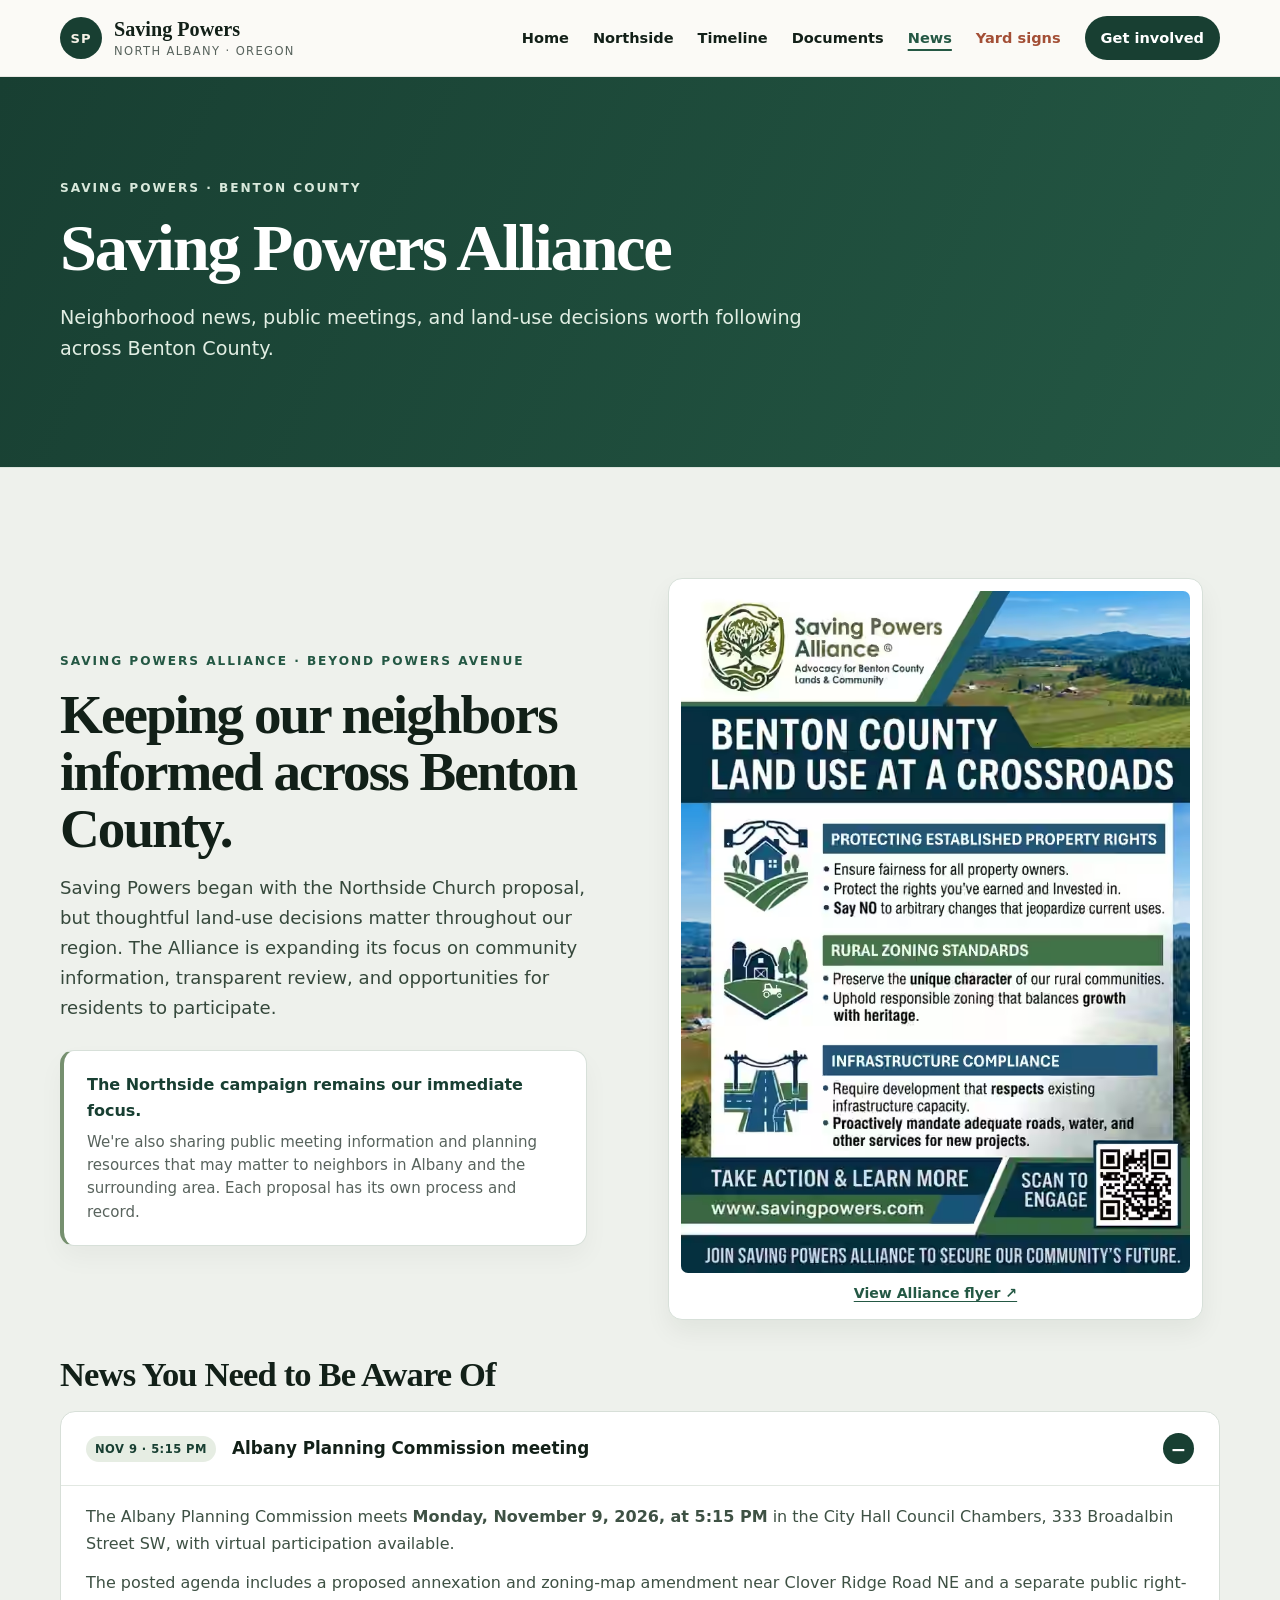
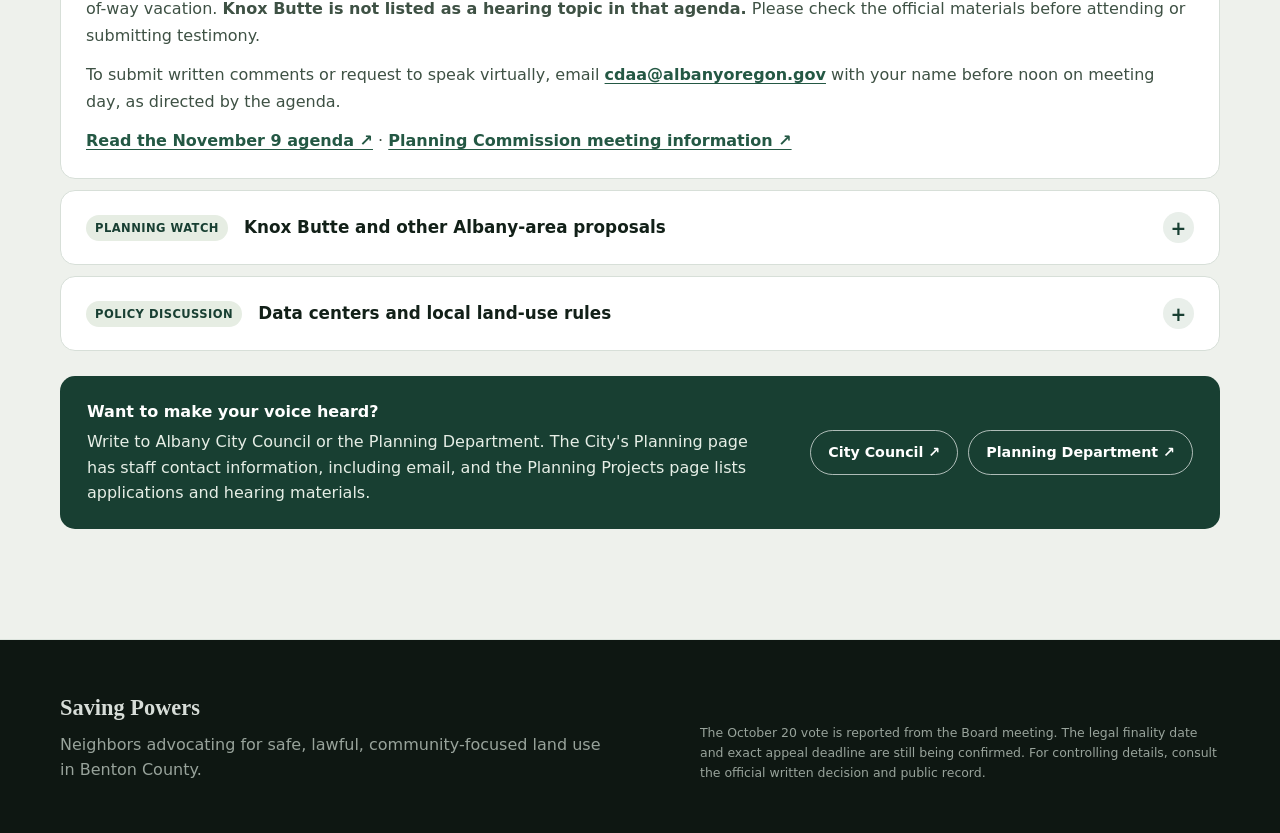
==== community.html @ e6d6677e "Rebuild site-refresh from current production code, preserving styling and behavior while splitting c" ====
<!DOCTYPE html>

<html lang="en">
<head>
<meta charset="utf-8"/>
<meta content="width=device-width, initial-scale=1" name="viewport"/>
<meta content="#183f32" name="theme-color"/>
<meta content="News and participation opportunities for Saving Powers Alliance across Benton County and Albany." name="description"/>
<meta content="Community News &amp; Saving Powers Alliance" property="og:title"/>
<meta content="News and participation opportunities for Saving Powers Alliance across Benton County and Albany." property="og:description"/>
<meta content="website" property="og:type"/>
<meta content="https://savingpowers.com/assets/social-preview.jpg" property="og:image"/>
<meta content="1200" property="og:image:width"/>
<meta content="630" property="og:image:height"/>
<meta content="A bicycle beside a tree, a field and an old barn on Powers Avenue" property="og:image:alt"/>
<meta content="summary_large_image" name="twitter:card"/>
<title>Community News &amp; Saving Powers Alliance</title>

<link rel="stylesheet" href="styles/site.css"/>
<meta name="robots" content="noindex,nofollow"/>

</head>
<body data-site-page="community">
<a class="skip-link" href="#main">Skip to content</a>
<div id="top" aria-hidden="true"></div>
<header class="site-header">
<div class="shell header-inner">
<a aria-label="Saving Powers home" class="brand" href="index.html">
<span aria-hidden="true" class="brand-mark">SP</span>
<span class="brand-copy">
<strong>Saving Powers</strong>
<small>North Albany · Oregon</small>
</span>
</a>
<nav aria-label="Primary navigation" class="desktop-nav">
<a href="index.html">Home</a>
<a href="northside.html">Northside</a>
<a href="timeline.html">Timeline</a>
<a href="documents.html">Documents</a>
<a aria-current="page" href="community.html">News</a>
<a class="nav-signs" href="get-involved.html#yard-signs">Yard signs</a>
<a class="nav-cta" href="get-involved.html">Get involved</a>
</nav>
<details class="mobile-nav">
<summary aria-label="Open navigation">Menu</summary>
<nav aria-label="Mobile navigation">
<a href="index.html">Home</a>
<a href="northside.html">Northside</a>
<a href="timeline.html">Timeline</a>
<a href="documents.html">Documents</a>
<a aria-current="page" href="community.html">News</a>
<a href="get-involved.html#yard-signs">Yard signs</a>
<a href="get-involved.html">Get involved</a>
</nav>
</details>
</div>
</header>
<main id="main">
<section class="page-banner" aria-label="Page introduction"><div class="shell"><p class="eyebrow">Saving Powers · Benton County</p><h1>Saving Powers Alliance</h1><p>Neighborhood news, public meetings, and land-use decisions worth following across Benton County.</p></div></section>
<section class="section community-hub" id="community-news" aria-labelledby="community-news-heading">
  <div class="shell">
    <div class="community-hub-header">
      <div>
        <p class="eyebrow">Saving Powers Alliance · Beyond Powers Avenue</p>
        <h2 id="community-news-heading">Keeping our neighbors informed across Benton County.</h2>
        <p class="community-hub-lede">Saving Powers began with the Northside Church proposal, but thoughtful land-use decisions matter throughout our region. The Alliance is expanding its focus on community information, transparent review, and opportunities for residents to participate.</p>
        <aside class="community-hub-context" aria-label="About the Alliance">
          <strong>The Northside campaign remains our immediate focus.</strong>
          <p>We're also sharing public meeting information and planning resources that may matter to neighbors in Albany and the surrounding area. Each proposal has its own process and record.</p>
        </aside>
      </div>
      <div class="community-hub-support">
        <figure class="community-hub-flyer">
          <a href="assets/benton-county-land-use-crossroads-2026-11.avif" target="_blank" rel="noopener noreferrer" aria-label="Open the Benton County Land Use at a Crossroads flyer">
            <img src="assets/benton-county-land-use-crossroads-2026-11.avif" width="750" height="1004" loading="lazy" decoding="async" alt="Saving Powers Alliance flyer titled Benton County Land Use at a Crossroads, highlighting property rights, rural zoning standards, and infrastructure compliance">
          </a>
          <figcaption><a href="assets/benton-county-land-use-crossroads-2026-11.avif" target="_blank" rel="noopener noreferrer">View Alliance flyer ↗</a></figcaption>
        </figure>
      </div>
    </div>
    <h3 class="community-hub-title">News You Need to Be Aware Of</h3>
    <div class="community-hub-items">
      <details class="community-hub-item" open>
        <summary><span class="community-hub-date">Nov 9 · 5:15 PM</span> Albany Planning Commission meeting</summary>
        <div class="community-hub-body">
          <p>The Albany Planning Commission meets <strong>Monday, November 9, 2026, at 5:15 PM</strong> in the City Hall Council Chambers, 333 Broadalbin Street SW, with virtual participation available.</p>
          <p>The posted agenda includes a proposed annexation and zoning-map amendment near Clover Ridge Road NE and a separate public right-of-way vacation. <strong>Knox Butte is not listed as a hearing topic in that agenda.</strong> Please check the official materials before attending or submitting testimony.</p>
          <p>To submit written comments or request to speak virtually, email <a href="mailto:cdaa@albanyoregon.gov">cdaa@albanyoregon.gov</a> with your name before noon on meeting day, as directed by the agenda.</p>
          <p><a href="https://albanyoregon.gov/mnt/html/citycouncil/bcc/archive/2026/plc_20261109_agd.pdf" target="_blank" rel="noopener noreferrer">Read the November 9 agenda ↗</a> · <a href="https://albanyoregon.gov/council/groups/plc" target="_blank" rel="noopener noreferrer">Planning Commission meeting information ↗</a></p>
        </div>
      </details>
      <details class="community-hub-item">
        <summary><span class="community-hub-date">Planning watch</span> Knox Butte and other Albany-area proposals</summary>
        <div class="community-hub-body">
          <p>Interested in development around Knox Butte or elsewhere in Albany? The City posts land-use applications and hearing notices on its Planning Projects page, including project locations, review types, and available staff reports.</p>
          <p><a href="https://albanyoregon.gov/planning/projects" target="_blank" rel="noopener noreferrer">Browse Albany's current planning projects ↗</a></p>
        </div>
      </details>
      <details class="community-hub-item">
        <summary><span class="community-hub-date">Policy discussion</span> Data centers and local land-use rules</summary>
        <div class="community-hub-body">
          <p>Albany's Planning Commission has discussed how the City might approach data-center development and the role of local land-use standards. The August 17 commission minutes record discussion of bringing the issue to City Council; they do not establish that new rules have been adopted.</p>
          <p>Follow City Council and Planning Commission meeting materials for any formal proposals, hearings, or opportunities to comment.</p>
          <p><a href="https://albanyoregon.gov/council/materials" target="_blank" rel="noopener noreferrer">City Council materials ↗</a> · <a href="https://albanyoregon.gov/council/groups/plc" target="_blank" rel="noopener noreferrer">Planning Commission ↗</a></p>
        </div>
      </details>
    </div>
    <div class="community-hub-action">
      <p><strong>Want to make your voice heard?</strong> Write to Albany City Council or the Planning Department. The City's Planning page has staff contact information, including email, and the Planning Projects page lists applications and hearing materials.</p>
      <div class="community-hub-action-links">
        <a href="https://albanyoregon.gov/council" target="_blank" rel="noopener noreferrer">City Council ↗</a>
        <a href="https://albanyoregon.gov/planning" target="_blank" rel="noopener noreferrer">Planning Department ↗</a>
      </div>
    </div>
  </div>
</section>
</main>
<dialog class="site-lightbox" id="site-lightbox" aria-label="Image viewer">
  <div class="site-lightbox-inner">
    <button type="button" class="site-lightbox-close" aria-label="Close image viewer">&times;</button>
    <div class="site-lightbox-media">
      <img class="site-lightbox-image" alt="" decoding="async"/>
    </div>
    <div class="site-lightbox-toolbar">
      <button type="button" class="site-lightbox-arrow" data-viewer-prev aria-label="Previous image">&larr;</button>
      <div>
        <p class="site-lightbox-caption"></p>
        <span class="site-lightbox-count" aria-live="polite"></span>
      </div>
      <button type="button" class="site-lightbox-arrow" data-viewer-next aria-label="Next image">&rarr;</button>
    </div>
  </div>
</dialog>
<footer class="site-footer">
<div class="shell footer-inner">
<div>
<strong>Saving Powers</strong>
<p>Neighbors advocating for safe, lawful, community-focused land use in Benton County.</p>
</div>
<p class="fine-print">The October 20 vote is reported from the Board meeting. The legal finality date and exact appeal deadline are still being confirmed. For controlling details, consult the official written decision and public record.</p>
</div>
</footer>
<a class="back-to-top" id="back-to-top" href="#top" aria-label="Back to top">
  <span class="back-to-top-arrow" aria-hidden="true">↑</span><span>Top</span>
</a>
<script src="scripts/site.js" defer></script>
</body>
</html>
---- styles/site.css ----
:root {
  --ink: #122018;
  --muted: #58635d;
  --forest: #183f32;
  --forest-2: #245844;
  --moss: #76906f;
  --cream: #f5f1e6;
  --paper: #fbfaf6;
  --gold: #dfb760;
  --rust: #a34f36;
  --line: #d9ded8;
  --white: #ffffff;
  --shadow: 0 24px 70px rgba(18, 32, 24, .13);
  --radius: 24px;
  --shell: min(1160px, calc(100% - 40px));
}

* { box-sizing: border-box; }
html { scroll-behavior: smooth; }
body {
  margin: 0;
  color: var(--ink);
  background: var(--paper);
  font-family: Inter, ui-sans-serif, system-ui, -apple-system, BlinkMacSystemFont, "Segoe UI", sans-serif;
  line-height: 1.6;
  -webkit-font-smoothing: antialiased;
}
img { display: block; max-width: 100%; }
a { color: inherit; }
button, input, textarea, select { font: inherit; }

.skip-link {
  position: fixed;
  left: 16px;
  top: 12px;
  z-index: 999;
  transform: translateY(-160%);
  padding: 10px 14px;
  background: #fff;
  color: #000;
  border-radius: 8px;
}
.skip-link:focus { transform: translateY(0); }

.shell { width: var(--shell); margin-inline: auto; }
.narrow { max-width: 860px; }
.section { padding: 110px 0; }

.site-header {
  position: sticky;
  top: 0;
  z-index: 100;
  background: color-mix(in srgb, var(--paper) 92%, transparent);
  backdrop-filter: blur(16px);
  border-bottom: 1px solid rgba(18,32,24,.08);
}
.header-inner {
  min-height: 76px;
  display: flex;
  align-items: center;
  justify-content: space-between;
  gap: 28px;
}
.brand {
  display: inline-flex;
  align-items: center;
  gap: 12px;
  text-decoration: none;
}
.brand-mark {
  width: 42px;
  height: 42px;
  display: grid;
  place-items: center;
  border-radius: 50%;
  color: var(--cream);
  background: var(--forest);
  font-size: .82rem;
  font-weight: 900;
  letter-spacing: .08em;
}
.brand-copy { display: grid; line-height: 1.05; }
.brand-copy strong { font-family: Georgia, "Times New Roman", serif; font-size: 1.26rem; }
.brand-copy small { color: var(--muted); font-size: .72rem; margin-top: 5px; text-transform: uppercase; letter-spacing: .12em; }
.desktop-nav { display: flex; align-items: center; gap: 24px; }
.desktop-nav a { text-decoration: none; font-size: .91rem; font-weight: 700; }
.desktop-nav a:not(.nav-cta):hover { color: var(--forest-2); }
.nav-cta { padding: 10px 16px; border-radius: 999px; color: #fff; background: var(--forest); }
.mobile-nav { display: none; position: relative; }

.hero {
  position: relative;
  min-height: 790px;
  display: grid;
  align-items: end;
  overflow: hidden;
  color: white;
  background: #1b352c;
}
.hero-image,
.hero-shade {
  position: absolute;
  inset: 0;
  width: 100%;
  height: 100%;
}
.hero-image { object-fit: cover; object-position: 56% center; }
.hero-shade {
  background:
    linear-gradient(90deg, rgba(8,22,16,.86) 0%, rgba(8,22,16,.62) 42%, rgba(8,22,16,.16) 73%, rgba(8,22,16,.05) 100%),
    linear-gradient(0deg, rgba(8,22,16,.74) 0%, transparent 42%);
}
.hero-content {
  position: relative;
  z-index: 2;
  padding: 150px 0 150px;
}
.eyebrow {
  margin: 0 0 14px;
  color: var(--forest-2);
  font-size: .76rem;
  font-weight: 900;
  text-transform: uppercase;
  letter-spacing: .16em;
}
.eyebrow.light { color: #d8e8db; }
.hero h1,
.section h2,
.status-band h2,
.help h2 {
  font-family: Georgia, "Times New Roman", serif;
  letter-spacing: -.035em;
}
.hero h1 {
  max-width: 800px;
  margin: 0;
  font-size: clamp(4.5rem, 10vw, 8.6rem);
  line-height: .86;
  font-weight: 700;
}
.hero h1 em { color: #d8d68d; font-weight: 400; }
.hero-lede {
  max-width: 720px;
  margin: 30px 0 0;
  color: rgba(255,255,255,.90);
  font-size: clamp(1.08rem, 2vw, 1.35rem);
  line-height: 1.55;
}
.hero-actions, .help-actions { display: flex; flex-wrap: wrap; gap: 12px; margin-top: 32px; }
.hero-urgency {
  display: flex;
  align-items: flex-start;
  gap: 12px;
  max-width: 780px;
  margin-top: 24px;
  padding: 15px 18px;
  border-left: 3px solid #f1e9ca;
  background: rgba(8,22,16,.42);
  backdrop-filter: blur(8px);
  color: rgba(255,255,255,.82);
}
.hero-urgency strong { flex: none; color: #fff; }
.hero-urgency span { line-height: 1.45; }

.early-cta {
  padding: 42px 0;
  background: #f1e9ca;
  border-bottom: 1px solid #ded5b8;
}
.early-cta-inner {
  display: grid;
  grid-template-columns: 1fr auto;
  gap: 54px;
  align-items: center;
}
.early-cta .eyebrow { margin-bottom: 8px; color: var(--rust); }
.early-cta h2 {
  margin: 0;
  max-width: 760px;
  font-family: Georgia, "Times New Roman", serif;
  font-size: clamp(2rem, 3.5vw, 3.6rem);
  line-height: 1.02;
  letter-spacing: -.035em;
}
.early-cta p:not(.eyebrow) {
  max-width: 790px;
  margin: 14px 0 0;
  color: #4e554f;
}
.early-cta-actions {
  display: grid;
  gap: 10px;
  min-width: 245px;
}
.button.cta-dark { background: var(--forest); color: #fff; }
.button.cta-outline { border: 1px solid rgba(24,63,50,.28); color: var(--forest); background: rgba(255,255,255,.35); }
.button {
  display: inline-flex;
  align-items: center;
  justify-content: center;
  min-height: 50px;
  padding: 0 20px;
  border-radius: 999px;
  text-decoration: none;
  font-weight: 850;
  transition: transform .18s ease, background .18s ease, color .18s ease;
}
.button:hover { transform: translateY(-2px); }
.button.primary { background: #f1e9ca; color: #15352b; }
.button.glass { border: 1px solid rgba(255,255,255,.38); background: rgba(255,255,255,.08); color: #fff; backdrop-filter: blur(10px); }
.button.cream { background: #f7f0d9; color: #15352b; }
.button.outline-light { border: 1px solid rgba(255,255,255,.45); color: #fff; }
.hero-status {
  position: relative;
  z-index: 3;
  background: rgba(8,22,16,.72);
  border-top: 1px solid rgba(255,255,255,.18);
  backdrop-filter: blur(12px);
}
.status-grid { display: grid; grid-template-columns: repeat(3,1fr); }
.status-grid > div { padding: 25px 28px; border-right: 1px solid rgba(255,255,255,.15); }
.status-grid > div:first-child { padding-left: 0; }
.status-grid > div:last-child { border-right: 0; }
.status-grid strong { display: block; font-family: Georgia, serif; font-size: 2rem; line-height: 1; color: #f5edc8; }
.status-grid span { display: block; margin-top: 7px; color: rgba(255,255,255,.72); font-size: .82rem; text-transform: uppercase; letter-spacing: .08em; }

.split { display: grid; grid-template-columns: 1.05fr .95fr; gap: 80px; align-items: center; }
.section h2 { margin: 0; font-size: clamp(2.5rem, 4.6vw, 4.7rem); line-height: 1.02; }
.section-copy .lead { font-size: 1.22rem; line-height: 1.6; margin: 28px 0 18px; color: #2f3f37; }
.section-copy p:not(.eyebrow):not(.lead) { color: var(--muted); font-size: 1.02rem; }
.text-link { color: var(--forest-2); font-weight: 850; text-underline-offset: 3px; }
.photo-card { margin: 0; overflow: hidden; border-radius: var(--radius); background: #e8ebe6; box-shadow: var(--shadow); transform: none; }
.photo-card img { width: 100%; aspect-ratio: 4 / 3; object-fit: cover; }
.photo-card figcaption { padding: 13px 18px 17px; color: var(--muted); font-size: .82rem; }


.master-plan {
  background: #eef1ec;
  border-block: 1px solid #dde3dd;
}
.plan-heading {
  display: grid;
  grid-template-columns: 1.25fr .75fr;
  gap: 56px;
  align-items: end;
  margin-bottom: 40px;
}
.plan-heading > p {
  margin: 0 0 7px;
  color: var(--muted);
  max-width: 460px;
  justify-self: end;
}
.plan-figure {
  margin: 0;
  overflow: hidden;
  border: 1px solid rgba(18,32,24,.11);
  border-radius: 24px;
  background: #fff;
  box-shadow: var(--shadow);
}
.plan-figure img {
  width: 100%;
  height: auto;
}
.plan-figure figcaption {
  padding: 18px 22px 20px;
  color: var(--muted);
  font-size: .88rem;
  line-height: 1.55;
}
.plan-figure figcaption strong { color: var(--ink); }

.current-plan-figure { margin-bottom: 24px; }
.plan-toggle {
  margin-top: 18px;
  border: 1px solid rgba(18,32,24,.12);
  border-radius: 24px;
  background: rgba(255,255,255,.76);
  box-shadow: var(--shadow);
  overflow: clip;
}
.plan-toggle summary {
  cursor: pointer;
  list-style: none;
  display: flex;
  align-items: center;
  justify-content: space-between;
  gap: 18px;
  padding: 22px 24px;
  font-weight: 850;
  color: var(--forest);
}
.plan-toggle summary::-webkit-details-marker { display: none; }
.plan-toggle summary::after {
  content: 'View original plan';
  flex: none;
  padding: 10px 16px;
  border-radius: 999px;
  color: #fff;
  background: var(--forest);
  font-size: .84rem;
  font-weight: 800;
  letter-spacing: .01em;
}
.plan-toggle[open] summary::after { content: 'Hide original plan'; background: var(--rust); }
.plan-toggle-body {
  padding: 0 20px 20px;
}
.plan-toggle-note {
  margin: 0 0 18px;
  padding: 0 4px;
  color: var(--muted);
}
.original-plan-figure {
  box-shadow: none;
  border-color: rgba(18,32,24,.09);
}


.traffic-facts {
  background: #fff;
  border-bottom: 1px solid #e0e4df;
}
.traffic-facts-grid {
  display: grid;
  grid-template-columns: 1.05fr .95fr;
  gap: 70px;
  align-items: center;
}
.traffic-copy h2 { max-width: 720px; }
.traffic-copy > p:not(.eyebrow) { color: var(--muted); font-size: 1.05rem; }
.traffic-copy > p strong { color: var(--ink); }
.traffic-caveat { margin-top: 18px; font-size: .9rem !important; line-height: 1.55; }
.traffic-compare {
  display: grid;
  grid-template-columns: 1fr auto 1fr;
  gap: 14px;
  align-items: stretch;
  padding: 26px;
  border: 1px solid rgba(18,32,24,.11);
  border-radius: 24px;
  background: #eef1ec;
  box-shadow: var(--shadow);
}
.traffic-number {
  min-width: 0;
  display: flex;
  flex-direction: column;
  justify-content: center;
  padding: 24px 18px;
  border-radius: 18px;
  background: #fff;
  text-align: center;
}
.traffic-kicker {
  color: var(--muted);
  font-size: .68rem;
  font-weight: 900;
  text-transform: uppercase;
  letter-spacing: .08em;
}
.traffic-number strong {
  display: block;
  margin: 10px 0 4px;
  font-family: Georgia, "Times New Roman", serif;
  font-size: clamp(3rem, 6vw, 5rem);
  line-height: .9;
  color: var(--forest);
}
.traffic-number > span:last-child { color: var(--muted); font-size: .78rem; font-weight: 800; text-transform: uppercase; letter-spacing: .06em; }
.traffic-arrow { display: grid; place-items: center; color: var(--rust); font-size: 1.8rem; font-weight: 900; }
.traffic-percent {
  grid-column: 1 / -1;
  margin: 2px 0 0;
  padding-top: 16px;
  border-top: 1px solid #d4dbd5;
  text-align: center;
  color: var(--muted);
  font-size: .86rem;
}
.traffic-percent strong { color: var(--rust); }

.concerns { background: var(--cream); border-block: 1px solid #e3ddcd; }
.concerns h2 { max-width: 840px; }
.card-grid { display: grid; grid-template-columns: repeat(3,1fr); gap: 18px; margin-top: 48px; }
.concern-card { padding: 34px; border: 1px solid rgba(24,63,50,.12); border-radius: 22px; background: rgba(255,255,255,.58); }
.icon { display: grid; place-items: center; width: 46px; height: 46px; border-radius: 50%; background: #e3eadf; color: var(--forest); font-size: 1.45rem; }
.concern-card h3 { margin: 24px 0 10px; font-family: Georgia, serif; font-size: 1.65rem; }
.concern-card p { margin: 0; color: var(--muted); }

.status-band { padding: 84px 0; background: var(--forest); color: white; }
.status-band-grid { display: grid; grid-template-columns: 1.1fr .9fr; gap: 90px; align-items: end; }
.status-band h2 { margin: 0; font-size: clamp(2.4rem, 4vw, 4rem); line-height: 1.04; }
.status-note { padding-left: 32px; border-left: 1px solid rgba(255,255,255,.25); color: rgba(255,255,255,.78); }
.status-note p { margin: 0 0 14px; }

.status-note strong { color: #fff; }
.countdown-wrap {
  display: grid;
  grid-template-columns: .8fr 1.2fr;
  gap: 54px;
  align-items: end;
  margin-top: 56px;
  padding-top: 42px;
  border-top: 1px solid rgba(255,255,255,.18);
}
.countdown-copy h3 {
  margin: 0 0 8px;
  font-family: Georgia, "Times New Roman", serif;
  font-size: clamp(2rem, 3.3vw, 3.3rem);
  line-height: 1.05;
}
.countdown-copy > p:last-child {
  margin: 0;
  max-width: 520px;
  color: rgba(255,255,255,.68);
}
.countdown {
  display: grid;
  grid-template-columns: repeat(4, 1fr);
  gap: 10px;
}
.countdown-unit {
  min-width: 0;
  padding: 21px 10px 18px;
  text-align: center;
  border: 1px solid rgba(255,255,255,.2);
  border-radius: 16px;
  background: rgba(255,255,255,.07);
}
.countdown-unit strong {
  display: block;
  color: #f5edc8;
  font-family: Georgia, "Times New Roman", serif;
  font-size: clamp(2rem, 4vw, 3.3rem);
  font-variant-numeric: tabular-nums;
  line-height: .95;
}
.countdown-unit span {
  display: block;
  margin-top: 10px;
  color: rgba(255,255,255,.65);
  font-size: .68rem;
  font-weight: 850;
  text-transform: uppercase;
  letter-spacing: .1em;
}
.countdown.complete .countdown-unit strong { color: #fff; }
.countdown-noscript { grid-column: 1 / -1; margin: 0; color: rgba(255,255,255,.7); }


.timeline-section { background: #fff; }
.timeline-shell { max-width: 1040px; }
.timeline-intro {
  display: grid;
  grid-template-columns: 1.15fr .85fr;
  gap: 60px;
  align-items: end;
}
.timeline-intro > p { margin: 0 0 7px; color: var(--muted); font-size: 1.02rem; }
.timeline { margin-top: 58px; }
.timeline article {
  position: relative;
  display: grid;
  grid-template-columns: 150px 1fr;
  gap: 34px;
  padding: 0 0 48px 34px;
  border-left: 1px solid #c8d2cb;
}
.timeline article::before {
  content: "";
  position: absolute;
  left: -7px;
  top: 4px;
  width: 13px;
  height: 13px;
  border-radius: 50%;
  background: var(--forest);
  box-shadow: 0 0 0 6px #e4ebe7;
}
.timeline article.current::before { background: var(--rust); box-shadow: 0 0 0 6px #f0ddd6; }
.timeline time {
  padding-top: 1px;
  font-size: .8rem;
  font-weight: 900;
  color: var(--forest-2);
  text-transform: uppercase;
  letter-spacing: .08em;
}
.timeline-content h3 {
  margin: -4px 0 8px;
  font-family: Georgia, "Times New Roman", serif;
  font-size: 1.65rem;
  line-height: 1.1;
}
.timeline-content > p { margin: 0; color: var(--muted); }
.timeline-plain {
  margin-top: 16px;
  padding: 16px 18px;
  border-radius: 14px;
  background: #f2f5f1;
  border: 1px solid #e0e6e1;
}
.timeline-plain strong {
  display: block;
  margin-bottom: 5px;
  color: var(--forest);
  font-size: .72rem;
  font-weight: 900;
  text-transform: uppercase;
  letter-spacing: .11em;
}
.timeline-plain p { margin: 0; color: #425049; line-height: 1.5; }
.timeline-why {
  margin-top: 13px !important;
  padding-left: 16px;
  border-left: 3px solid var(--gold);
  color: #37443d !important;
}
.timeline-why strong { color: var(--ink); }
.timeline-cta {
  display: grid;
  grid-template-columns: 1fr auto;
  gap: 36px;
  align-items: center;
  margin-top: 12px;
  padding: 34px;
  border-radius: 22px;
  background: var(--forest);
  color: #fff;
}
.timeline-cta h3 {
  margin: 0;
  max-width: 700px;
  font-family: Georgia, "Times New Roman", serif;
  font-size: clamp(1.9rem, 3vw, 3rem);
  line-height: 1.05;
}
.timeline-cta p:not(.eyebrow) { margin: 12px 0 0; max-width: 720px; color: rgba(255,255,255,.72); }

.record { background: #eef1ec; }
.section-heading-row { display: grid; grid-template-columns: 1.3fr .7fr; gap: 50px; align-items: end; }
.section-heading-row > p { margin: 0 0 7px; color: var(--muted); max-width: 420px; justify-self: end; }
.document-grid { display: grid; grid-template-columns: repeat(3,1fr); gap: 18px; margin-top: 45px; }
.document-card { display: flex; flex-direction: column; min-height: 320px; padding: 30px; border-radius: 20px; border: 1px solid #d3d9d3; background: #fff; text-decoration: none; transition: transform .18s ease, box-shadow .18s ease; }
.document-card:hover { transform: translateY(-4px); box-shadow: 0 20px 50px rgba(18,32,24,.10); }
.doc-type { color: var(--rust); font-size: .72rem; font-weight: 900; letter-spacing: .1em; text-transform: uppercase; }
.document-card h3 { margin: 20px 0 12px; font-family: Georgia, serif; font-size: 1.7rem; line-height: 1.1; }
.document-card p { margin: 0 0 24px; color: var(--muted); }
.document-card .text-link { margin-top: auto; }
.record-more { margin-top: 22px; border-top: 1px solid #cbd2cc; border-bottom: 1px solid #cbd2cc; }
.record-more summary { cursor: pointer; padding: 22px 0; font-weight: 850; }
.details-body { max-width: 800px; padding: 0 0 24px; color: var(--muted); }
.details-body p { margin: 0; }

.campaign { background: #151c18; color: #fff; }
.campaign .eyebrow { color: #b9cbbf; }
.campaign .section-heading-row > p { color: rgba(255,255,255,.65); }
.poster-grid { display: grid; grid-template-columns: repeat(2, minmax(0, 1fr)); gap: 22px; margin-top: 48px; align-items: start; }
.poster-grid a { border-radius: 17px; overflow: hidden; background: #222; box-shadow: 0 26px 60px rgba(0,0,0,.28); transition: transform .2s ease; }
.poster-grid a:hover { transform: translateY(-6px); }
.poster-grid img { width: 100%; height: auto; }

.help { background: #9f4f37; color: white; }
.help-grid { display: grid; grid-template-columns: 1.25fr .75fr; gap: 70px; align-items: center; }
.help h2 { margin: 0; font-size: clamp(2.7rem, 5vw, 5.2rem); line-height: .98; max-width: 760px; }
.help-copy > p:not(.eyebrow) { max-width: 660px; color: rgba(255,255,255,.8); font-size: 1.08rem; }
.contact-card { display: grid; padding: 28px; border: 1px solid rgba(255,255,255,.24); border-radius: 20px; background: rgba(255,255,255,.08); }
.contact-label { margin: 0 0 12px; color: rgba(255,255,255,.68); font-size: .74rem; font-weight: 900; text-transform: uppercase; letter-spacing: .12em; }
.contact-card a { padding: 13px 0; border-top: 1px solid rgba(255,255,255,.18); text-decoration: none; overflow-wrap: anywhere; }
.contact-card a:hover { text-decoration: underline; }

.site-footer { padding: 50px 0; background: #0e1712; color: #d7ddd8; }
.footer-inner { display: grid; grid-template-columns: 1fr 1fr; gap: 60px; align-items: end; }
.footer-inner strong { font-family: Georgia, serif; font-size: 1.4rem; }
.footer-inner p { margin: 6px 0 0; color: #98a39b; }
.fine-print { font-size: .78rem; justify-self: end; max-width: 520px; }

@media (max-width: 900px) {
  :root { --shell: min(100% - 30px, 760px); }
  .section { padding: 80px 0; }
  .desktop-nav { display: none; }
  .mobile-nav { display: block; }
  .mobile-nav summary { list-style: none; cursor: pointer; padding: 9px 13px; border: 1px solid #cfd5cf; border-radius: 999px; font-weight: 800; }
  .mobile-nav summary::-webkit-details-marker { display: none; }
  .mobile-nav[open] nav { position: absolute; right: 0; top: calc(100% + 10px); display: grid; min-width: 210px; padding: 8px; border: 1px solid #d8ddd8; border-radius: 15px; background: #fff; box-shadow: var(--shadow); }
  .mobile-nav nav a { padding: 11px 12px; text-decoration: none; font-weight: 750; }
  .hero { min-height: 720px; }
  .hero-content { padding: 115px 0 170px; }
  .hero h1 { font-size: clamp(4rem, 17vw, 7rem); }
  .hero-image { object-position: 67% center; }
  .status-grid > div { padding: 19px 16px; }
  .status-grid > div:first-child { padding-left: 0; }
  .status-grid strong { font-size: 1.55rem; }
  .status-grid span { font-size: .68rem; }
  .split, .status-band-grid, .section-heading-row, .help-grid, .plan-heading, .countdown-wrap { grid-template-columns: 1fr; gap: 42px; }
  .early-cta-inner, .timeline-intro, .timeline-cta { grid-template-columns: 1fr; gap: 28px; }
  .early-cta-actions { min-width: 0; max-width: 360px; }
  .timeline-cta .button { width: fit-content; }
  .traffic-facts-grid { grid-template-columns: 1fr; gap: 38px; }
  .plan-heading > p { justify-self: start; }
  .plan-toggle summary { align-items: flex-start; flex-direction: column; }
  .plan-toggle summary::after { width: 100%; box-sizing: border-box; text-align: center; }
  .countdown-wrap { align-items: start; }
  .photo-card { transform: none; }
  .card-grid, .document-grid { grid-template-columns: 1fr; }
  .status-note { padding-left: 0; padding-top: 24px; border-left: 0; border-top: 1px solid rgba(255,255,255,.25); }
  .section-heading-row > p { justify-self: start; }
  .document-card { min-height: 0; }
  .poster-grid { grid-template-columns: repeat(2, minmax(260px, 1fr)); overflow-x: auto; padding: 4px 2px 20px; scroll-snap-type: x mandatory; scrollbar-width: thin; }
  .poster-grid a { scroll-snap-align: start; }
  .footer-inner { grid-template-columns: 1fr; gap: 28px; }
  .fine-print { justify-self: start; }
}

@media (max-width: 620px) {
  .header-inner { min-height: 68px; }
  .brand-copy small { display: none; }
  .hero { min-height: 730px; }
  .hero-content { padding: 90px 0 190px; }
  .hero h1 { font-size: clamp(3.8rem, 19vw, 6rem); }
  .hero-lede { font-size: 1rem; max-width: 95%; }
  .hero-actions { align-items: stretch; flex-direction: column; max-width: 330px; }
  .hero-urgency { display: grid; gap: 4px; max-width: 100%; }
  .early-cta { padding: 32px 0; }
  .early-cta-actions { max-width: none; }
  .early-cta-actions .button, .timeline-cta .button { width: 100%; }
  .hero-actions .button { width: 100%; }
  .hero-status { position: absolute; bottom: 0; left: 0; right: 0; }
  .status-grid { grid-template-columns: 1fr 1fr 1fr; }
  .status-grid > div { padding: 15px 8px; text-align: center; }
  .status-grid > div:first-child { padding-left: 8px; }
  .status-grid strong { font-size: 1.35rem; }
  .status-grid span { font-size: .57rem; letter-spacing: .03em; line-height: 1.25; }
  .section h2, .status-band h2, .help h2 { font-size: clamp(2.25rem, 11vw, 3.5rem); }
  .traffic-compare { grid-template-columns: 1fr; }
  .traffic-arrow { transform: rotate(90deg); }
  .countdown { gap: 7px; }
  .countdown-unit { padding: 16px 4px 14px; border-radius: 12px; }
  .countdown-unit strong { font-size: clamp(1.55rem, 8vw, 2.2rem); }
  .countdown-unit span { font-size: .56rem; letter-spacing: .05em; }
  .timeline article { grid-template-columns: 1fr; gap: 7px; padding-left: 26px; padding-bottom: 42px; }
  .timeline-content h3 { margin-top: 0; font-size: 1.45rem; }
  .concern-card { padding: 26px; }
  .poster-grid { grid-template-columns: repeat(2, minmax(78vw, 1fr)); margin-inline: -2px; }
  .help-actions { flex-direction: column; }
  .help-actions .button { width: 100%; }
}

@media (prefers-reduced-motion: reduce) {
  html { scroll-behavior: auto; }
  *, *::before, *::after { transition: none !important; }
}



/* Vercel migration: public record archive. Keep single-file stylesheet for easy editing. */
#document-library { margin-top: 54px; padding-top: 40px; border-top: 1px solid #cbd2cc; }
.archive-header h3 { font: 700 clamp(1.7rem,3.2vw,2.5rem)/1.1 Georgia,serif; margin: 0 0 12px; }
.archive-header p:not(.eyebrow) { color: var(--muted); max-width: 780px; }
.archive-search-label { display: block; margin: 22px 0 8px; font-weight: 800; }
.archive-search { width: min(100%,620px); min-height: 49px; background: #fff; border: 1px solid #b8c7bb; padding: 11px 16px; border-radius: 12px; color: var(--ink); }
.archive-search:focus-visible { outline: 3px solid #76906f; outline-offset: 2px; }
.archive-status { margin: 10px 0 25px; font-size: .89rem; }
.archive-group { background: #fff; border: 1px solid #d3d9d3; border-radius: 16px; margin-bottom: 12px; overflow: hidden; }
.archive-group summary { padding: 18px 22px; font-weight: 850; color: var(--forest); cursor: pointer; }
.archive-group[open] summary { border-bottom: 1px solid #e0e6e0; }
.archive-list { list-style: none; padding: 0 22px; margin: 0; }
.archive-entry { display: flex; align-items: baseline; justify-content: space-between; gap: 20px; padding: 15px 0; border-bottom: 1px solid #ebefeb; }
.archive-entry:last-child { border: 0; }
.archive-entry a { color: var(--forest-2); font-weight: 730; text-decoration-thickness: 1px; text-underline-offset: 4px; overflow-wrap: anywhere; }
.archive-entry-type { color: var(--muted); font-size: .73rem; white-space: nowrap; }
.archive-entry[hidden] { display: none !important; }
.archive-group[hidden] { display: none !important; }
.photo-gallery-link { margin-top: 20px; color: rgba(255,255,255,.84); }
.photo-gallery-link a { color: #fff0be; font-weight: 750; text-underline-offset: 3px; }
@media(max-width:620px) { .archive-group summary{padding: 15px 18px;} .archive-list{padding:0 18px;} .archive-entry{gap:8px;} }

/* Neighborhood photography — real photographs kept separate from conceptual plans. */
.landscape-photos { background: #f8f8f2; border-block: 1px solid #e1e5dd; }
.landscape-intro { display: grid; grid-template-columns: 1.1fr .9fr; gap: 60px; align-items: end; margin-bottom: 34px; }
.landscape-intro h2 { max-width: 650px; }
.landscape-intro > p { margin: 0 0 6px; color: var(--muted); }
.landscape-grid { display: grid; grid-template-columns: repeat(2,minmax(0,1fr)); gap: 18px; }
.landscape-photo { margin: 0; overflow: hidden; border-radius: 18px; background: #fff; border: 1px solid var(--line); }
.landscape-photo-wide { grid-column: 1/-1; }
.landscape-photo a { display: block; overflow: hidden; }
.landscape-photo img { width: 100%; height: 300px; object-fit: cover; transition: transform .3s ease; }
.landscape-photo-wide img { height: 470px; }
.landscape-photo a:hover img { transform: scale(1.015); }
.landscape-photo figcaption { padding: 12px 19px 16px; color: var(--muted); font-size: .85rem; }
@media (max-width: 900px) { .landscape-intro { grid-template-columns: 1fr; gap: 15px; } .landscape-photo-wide img { height: 360px; } }
@media (max-width: 620px) {
  .hero-image { object-position: 83% center; }
  .landscape-grid { grid-template-columns: 1fr; gap: 14px; }
  .landscape-photo-wide { grid-column: auto; }
  .landscape-photo img, .landscape-photo-wide img { height: auto; aspect-ratio: 4 / 3; object-fit: cover; }
}
@media (prefers-reduced-motion: reduce) { .landscape-photo img { transition: none; } }



/* October 20, 2026 update: bolder campaign message, precise meeting details, mobile focus */
.hero h1 { max-width: 1100px; font-family: Georgia, 'Times New Roman', serif; font-size: clamp(3.6rem, 5.7vw, 6.1rem); line-height: .95; letter-spacing: -.052em; text-transform: uppercase; }
.hero-break { display: block; }
.hero-tagline { margin: 21px 0 0; color: #e7dfa6; font-family: Georgia, 'Times New Roman', serif; font-style: italic; font-size: clamp(1.75rem, 3.1vw, 3.1rem); line-height: 1.12; }
.hero-lede { margin-top: 20px; max-width: 770px; }
.concerns .card-grid { grid-template-columns: repeat(2, minmax(0,1fr)); }
.countdown-wrap { align-items: center; }
.county-stage-message { grid-column: 2; border: 1px solid rgba(255,255,255,.3); background: rgba(255,255,255,.09); border-radius: 18px; padding: 25px 28px; }
.county-stage-message[hidden], .countdown[hidden] { display: none !important; }
.county-stage-message strong { display: block; color: #f6e7b4; font-family: Georgia, serif; font-size: clamp(2rem, 3vw, 3.1rem); line-height: 1.08; }
.county-stage-message p { margin: 12px 0 0; color: rgba(255,255,255,.83); }
.meeting-info { margin-top: 52px; padding-top: 36px; border-top: 1px solid rgba(255,255,255,.18); }
.meeting-info-heading h3 { margin: 0; font-family: Georgia,serif; font-size: clamp(1.75rem,2.6vw,2.8rem); line-height: 1.12; }
.meeting-info-grid { display: grid; grid-template-columns: 1fr 1fr 1.25fr; gap: 16px; margin: 23px 0 17px; }
.meeting-info-item { border: 1px solid rgba(255,255,255,.17); border-radius: 15px; background: rgba(255,255,255,.05); padding: 20px; }
.meeting-info-item h4 { color: #f4e9bc; font-size: .92rem; margin: 0 0 8px; }
.meeting-info-item p { margin: 0; font-size: .9rem; line-height: 1.55; color: rgba(255,255,255,.84); }
.meeting-official-link { color: #f4e9bc; display:inline-flex; font-weight:800; padding: 9px 0; text-underline-offset: 4px; }
.timeline-toggle { border: 1px solid var(--forest); background: #fff; color: var(--forest); border-radius: 999px; font-weight: 850; padding: 13px 23px; cursor: pointer; margin: 3px auto 30px; }
.timeline-toggle[hidden] { display:none !important; }
.timeline article { scroll-margin-top: 104px; }
.gallery-details { margin-top: 18px; }
.gallery-details summary { display:none; }
.gallery-details .landscape-extra-grid { grid-template-columns: repeat(2,minmax(0,1fr)); }
.gallery-details .landscape-photo img { height: 310px; }
@media (max-width: 900px) {
  .hero h1 { font-size: clamp(3.5rem, 9.8vw, 6rem); }
  .meeting-info-grid { grid-template-columns: 1fr; gap: 10px; }
  .meeting-info-item { padding: 15px 18px; }
  .county-stage-message { grid-column: 1; }
}
@media (max-width: 620px) {
  .section { padding: 58px 0; }
  .hero { min-height: 0; }
  .hero-content { padding: 70px 0 33px; }
  .hero-image { object-position: 69% center; }
  .hero-shade { background: linear-gradient(90deg,rgba(7,22,16,.91),rgba(7,22,16,.65) 75%,rgba(7,22,16,.44)),linear-gradient(0deg,rgba(8,22,16,.45),transparent 35%); }
  .hero h1 { max-width: 440px; font-size: clamp(2.9rem, 12.1vw, 4.8rem); line-height: .96; }
  .hero-break { display: block; }
  .hero-tagline { font-size: 1.6rem; margin-top: 16px; }
  .hero-lede { font-size: .96rem; line-height: 1.49; margin-top: 16px; }
  .hero-actions { margin-top: 22px; gap: 9px; }
  .hero-actions .button { min-height: 47px; }
  .hero-urgency { display: grid; gap: 5px; margin-top: 17px; padding: 13px 15px; font-size: .89rem; }
  .hero-status { position: static; }
  .status-grid { grid-template-columns: repeat(3,minmax(0,1fr)); }
  .status-grid strong { font-size: 1.45rem; }
  .status-grid span { font-size: .61rem; }
  .early-cta { display: none; } /* Donation CTA already present in hero and help section. */
  .concerns .card-grid { grid-template-columns: 1fr; gap: 12px; margin-top: 28px; }
  .concern-card { padding: 23px 24px; }
  .concern-card h3 { margin: 12px 0 5px; font-size: 1.45rem; }
  .concern-card p { font-size: .95rem; }
  .landscape-grid { gap: 11px; }
  .gallery-details summary { display: block; padding: 13px 18px; background: #e4ebdf; color: var(--forest); border: 1px solid #cbd6cb; border-radius: 13px; font-weight: 850; cursor: pointer; }
  .gallery-details:not([open]) > .landscape-extra-grid { display: none; }
  .gallery-details .landscape-extra-grid { margin-top: 13px; grid-template-columns: 1fr; }
  .gallery-details .landscape-photo img { height: auto; aspect-ratio: 4/3; }
  .status-band { padding: 58px 0; }
  .countdown-wrap { margin-top: 30px; padding-top: 27px; gap: 20px; }
  .countdown-copy h3 { font-size: 2rem; }
  .countdown-unit { padding: 14px 4px 12px; }
  .county-stage-message { padding: 23px; }
  .county-stage-message strong { font-size: 2.15rem; }
  .meeting-info { margin-top: 31px; padding-top: 28px; }
  .meeting-info-heading h3 { font-size: 1.95rem; }
  .meeting-info-item { padding: 13px 15px; }
  .timeline-intro { gap: 12px; }
  .timeline { margin-top: 32px; }
  .timeline article { padding-bottom: 24px; }
  .timeline.is-condensed article:not(:nth-last-of-type(-n+3)) { display:none; }
  .timeline-plain { padding: 12px 14px; }
  .timeline-why { margin-top: 9px !important; }
  .timeline-toggle { display: block; }
  .section-heading-row { gap: 13px; }
  .document-grid { margin-top: 25px; }
  .document-card { padding: 24px; }
  .poster-grid { margin-top: 26px; }
  .help-grid { gap: 22px; }
  .help-actions { margin-top: 22px; }
}
/* The land-use stakes — full-width editorial feature after the issue introduction */
.precedent-feature {
  color: #f8f6ec;
  background: #183f32;
  border-top: 6px solid #d7b36d;
  border-bottom: 1px solid #113428;
}
.precedent-layout {
  display: grid;
  grid-template-columns: minmax(0, 1.15fr) minmax(290px, .85fr);
  gap: clamp(44px, 6.5vw, 100px);
  align-items: center;
}
.precedent-copy .eyebrow { color: #d7ce99; }
.precedent-copy h2 {
  margin: 0;
  max-width: 760px;
  font: 700 clamp(3.15rem, 6.1vw, 6.1rem)/.99 Georgia, 'Times New Roman', serif;
  letter-spacing: -.055em;
}
.precedent-copy h2 em { display: block; font-weight: 400; color: #efe0a8; }
.precedent-lead { margin: 26px 0 15px; font-size: clamp(1.12rem, 1.9vw, 1.4rem); line-height: 1.52; font-weight: 600; }
.precedent-copy p:not(.eyebrow):not(.precedent-lead) { max-width: 700px; color: #d5e2d9; font-size: 1.04rem; line-height: 1.65; }
.precedent-link { display: inline-flex; align-items: center; gap: 12px; margin-top: 20px; padding-bottom: 5px; font-weight: 850; color: #f5e3ac; text-decoration-thickness: 2px; text-underline-offset: 6px; }
.precedent-link:hover, .precedent-link:focus-visible { color: white; }
.precedent-context {
  padding: clamp(27px, 3.5vw, 44px);
  border: 1px solid rgba(248,244,218,.34);
  border-radius: 23px;
  background: rgba(0,0,0,.13);
}
.precedent-label { display: block; font-size: .75rem; font-weight: 900; letter-spacing: .14em; text-transform: uppercase; color: #dfd39e; }
.precedent-question { margin: 21px 0 0; font: 700 clamp(1.7rem, 2.6vw, 2.45rem)/1.18 Georgia, 'Times New Roman', serif; letter-spacing: -.025em; color: white; }
.precedent-rule { height: 1px; background: rgba(248,244,218,.28); margin: 30px 0 22px; }
.precedent-caveat { margin: 0; color: #d7e4d9; font-size: .94rem; line-height: 1.65; }
.precedent-caveat strong { color: #fff4cb; }
/* The dedicated feature replaces the duplicate fourth concern card. */
.concerns .card-grid { grid-template-columns: repeat(3,minmax(0,1fr)); }
@media (max-width: 900px) {
  .precedent-layout { grid-template-columns: 1fr; gap: 26px; }
  .precedent-copy h2 { font-size: clamp(3.2rem, 8.4vw, 5.4rem); }
  .precedent-context { max-width: none; }
  .concerns .card-grid { grid-template-columns: 1fr; }
}
@media (max-width: 620px) {
  .precedent-feature { padding-top: 65px; padding-bottom: 61px; border-top-width: 4px; }
  .precedent-copy h2 { font-size: clamp(3.05rem, 11.8vw, 4.8rem); line-height: .98; }
  .precedent-lead { margin-top: 19px; font-size: 1.06rem; line-height: 1.53; }
  .precedent-copy p:not(.eyebrow):not(.precedent-lead) { font-size: .95rem; line-height: 1.58; }
  .precedent-link { margin-top: 12px; }
  .precedent-context { padding: 24px; border-radius: 17px; }
  .precedent-question { font-size: 1.6rem; }
  .precedent-rule { margin: 21px 0 17px; }
  .precedent-caveat { font-size: .9rem; }
  .concerns .card-grid { grid-template-columns: 1fr; }
}



/* Built-in, keyboard-accessible image viewer: no dependencies required. */
.landscape-photo a, .poster-grid a, .photo-card > a, .plan-figure > a { cursor: zoom-in; }
.photo-card > a, .plan-figure > a { display: block; }
.site-lightbox {
  box-sizing: border-box;
  width: min(1120px, calc(100vw - 32px));
  max-width: none;
  max-height: calc(100dvh - 32px);
  margin: auto;
  padding: 0;
  border: 1px solid rgba(255,255,255,.22);
  border-radius: 18px;
  background: #17201a;
  color: #f9f8f1;
  box-shadow: 0 35px 110px rgba(0,0,0,.50);
  overflow: hidden;
}
.site-lightbox::backdrop { background: rgba(8,15,11,.88); }
.site-lightbox[open] { display: block; }
.site-lightbox-inner { position: relative; display: flex; flex-direction: column; max-height: calc(100dvh - 32px); }
.site-lightbox-close {
  position: absolute; top: 12px; right: 12px; z-index: 2;
  width: 44px; height: 44px; display: grid; place-items: center;
  border: 1px solid rgba(255,255,255,.35); border-radius: 50%;
  background: rgba(13,25,18,.8); color: white;
  cursor: pointer; font: 400 2rem/1 Arial, sans-serif;
}
.site-lightbox-close:hover, .site-lightbox-arrow:hover { background: #355743; }
.site-lightbox button:focus-visible { outline: 3px solid #f5d994; outline-offset: 3px; }
.site-lightbox-media { min-height: 0; display: grid; place-items: center; padding: 16px 16px 0; }
.site-lightbox-image { display: block; max-width: 100%; width: auto; height: auto; max-height: calc(100dvh - 178px); object-fit: contain; border-radius: 6px; }
.site-lightbox-toolbar {
  display: grid; grid-template-columns: 54px minmax(0,1fr) 54px;
  gap: 16px; align-items: center; padding: 14px 18px 18px;
}
.site-lightbox-arrow {
  width: 48px; height: 48px; display: grid; place-items: center;
  border: 1px solid rgba(255,255,255,.24); border-radius: 50%;
  background: rgba(255,255,255,.08); color: white;
  cursor: pointer; font: 400 1.6rem/1 Arial,sans-serif;
}
.site-lightbox-arrow[hidden] { display: none; }
.site-lightbox-caption { margin: 0; text-align: center; font-size: .95rem; line-height: 1.4; }
.site-lightbox-count { display: block; margin-top: 5px; text-align: center; color: #b9c8bd; font-size: .77rem; letter-spacing: .04em; }
@media (max-width: 620px) {
  .site-lightbox { width: calc(100vw - 16px); max-height: calc(100dvh - 16px); border-radius: 12px; }
  .site-lightbox-inner { max-height: calc(100dvh - 16px); }
  .site-lightbox-media { padding: 56px 8px 0; }
  .site-lightbox-image { max-height: calc(100dvh - 213px); }
  .site-lightbox-toolbar { grid-template-columns: 42px minmax(0,1fr) 42px; gap: 7px; padding: 14px 10px 16px; }
  .site-lightbox-arrow { width: 40px; height: 40px; }
  .site-lightbox-caption { font-size: .86rem; }
}


/* Post-vote appeal campaign; the expired meeting countdown is no longer rendered. */
.appeal-action { display: grid; grid-template-columns: minmax(0, 1.5fr) minmax(215px, .55fr); gap: clamp(28px,4vw,65px); align-items: center; margin-top: 46px; padding: clamp(25px,4vw,43px); border: 1px solid rgba(245,233,202,.38); border-radius: 23px; background: rgba(255,255,255,.075); }
.appeal-action .eyebrow { margin-bottom: 10px; color: #f4dfa2; }
.appeal-action h3 { margin: 0 0 13px; font: 700 clamp(2rem,3.3vw,3.5rem)/1.07 Georgia,serif; letter-spacing: -.035em; }
.appeal-action-copy > p:not(.eyebrow) { max-width: 750px; color: rgba(255,255,255,.88); margin: 0 0 12px; }
.appeal-action .appeal-deadline-note { font-size: .89rem; color: rgba(255,255,255,.73); }
.appeal-deadline-note a, .meeting-archive-link a { color: #f6e1a8; text-underline-offset: 3px; }
.appeal-action-links { display: grid; gap: 12px; }
.appeal-action-links .button { text-align: center; }
.meeting-archive-link { margin-top: 19px; margin-bottom: 0; font-size: .88rem; color: rgba(255,255,255,.7); }
@media (max-width: 850px) { .appeal-action { grid-template-columns: 1fr; gap: 20px; } .appeal-action-links { grid-template-columns: repeat(2,minmax(0,1fr)); } }
@media (max-width: 620px) { .appeal-action { margin-top: 27px; padding: 22px 19px; border-radius: 17px; } .appeal-action h3 { font-size: clamp(1.9rem,8vw,2.65rem); } .appeal-action-links { grid-template-columns: 1fr; } .status-band-grid { gap: 19px; } .status-note { padding-left: 17px; } }


/* Floating return-to-top link; existing site scroll behavior handles reduced motion. */
.back-to-top {
  position: fixed;
  right: calc(22px + env(safe-area-inset-right, 0px));
  bottom: calc(22px + env(safe-area-inset-bottom, 0px));
  z-index: 50;
  display: inline-flex;
  align-items: center;
  justify-content: center;
  gap: 9px;
  min-width: 88px;
  min-height: 48px;
  padding: 10px 16px;
  border: 1px solid rgba(255,255,255,.25);
  border-radius: 999px;
  background: #183f32;
  color: #fff;
  box-shadow: 0 8px 28px rgba(0,0,0,.22);
  font: 700 .9rem/1 system-ui, sans-serif;
  text-decoration: none;
  opacity: 0;
  visibility: hidden;
  pointer-events: none;
  transform: translateY(12px);
  transition: opacity .2s ease, transform .2s ease, visibility .2s;
}
.back-to-top.is-visible {
  opacity: 1;
  visibility: visible;
  pointer-events: auto;
  transform: translateY(0);
}
.back-to-top:hover { background: #245844; color: #fff; }
.back-to-top:focus-visible { outline: 3px solid #d7b36d; outline-offset: 4px; }
.back-to-top-arrow { font-size: 1.3rem; line-height: 1; }
@media (max-width: 620px) {
  .back-to-top {
    right: calc(14px + env(safe-area-inset-right, 0px));
    bottom: calc(14px + env(safe-area-inset-bottom, 0px));
    min-width: 76px;
    min-height: 44px;
    padding: 9px 13px;
  }
}
@media (prefers-reduced-motion: reduce) {
  .back-to-top { transition: none; transform: none; }
}

/* Source references stay subordinate to the evidence they support. */
.source-note { font-size: .82rem; line-height: 1.52; color: var(--muted); margin: 11px 0 18px; }
.source-note a { color: var(--forest); text-underline-offset: 3px; font-weight: 650; }
.source-note-light { margin: 12px auto 0; padding-bottom: 14px; color: rgba(255,255,255,.83); }
.source-note-light a { color: #f6e7b4; }
@media (max-width: 620px) { .source-note { font-size: .78rem; } }

/* Community yard-sign donation offer */
#yard-signs { scroll-margin-top: 88px; }
.sign-drive { background: #f1f3eb; border-bottom: 1px solid #dae1d7; }
.sign-drive-layout {
  display: grid;
  grid-template-columns: minmax(0, 1.13fr) minmax(0, .87fr);
  align-items: center;
  gap: clamp(30px, 5vw, 72px);
}
.sign-drive-visual {
  display: block;
  padding: 11px;
  border: 1px solid rgba(24,63,50,.11);
  border-radius: 21px;
  background: #fff;
  text-decoration: none;
  box-shadow: 0 22px 55px rgba(18,32,24,.13);
  transition: transform .18s ease, box-shadow .18s ease;
}
.sign-drive-visual:hover { transform: translateY(-3px); box-shadow: 0 28px 65px rgba(18,32,24,.18); }
.sign-drive-visual:focus-visible { outline: 3px solid var(--rust); outline-offset: 5px; }
.sign-drive-visual img { width: 100%; height: auto; aspect-ratio: 4 / 3; object-fit: contain; border-radius: 12px; }
.sign-drive-visual-caption { display: block; padding: 9px 5px 3px; text-align: center; color: var(--muted); font-size: .79rem; font-weight: 750; }
.sign-drive-copy h2 { margin: 0 0 18px; font-size: clamp(2.35rem, 3.7vw, 3.65rem); line-height: 1.12; }
.sign-drive-copy h2 em { color: var(--rust); font-style: normal; }
.sign-drive-copy > p:not(.eyebrow):not(.sign-drive-note) { margin: 0 0 22px; font-size: 1.08rem; }
.sign-drive-steps { list-style: none; counter-reset: sign-step; display: grid; gap: 15px; margin: 0 0 27px; padding: 0; }
.sign-drive-steps li { position: relative; min-height: 35px; padding-left: 46px; line-height: 1.5; }
.sign-drive-steps li::before {
  counter-increment: sign-step;
  content: counter(sign-step);
  position: absolute; top: 1px; left: 0;
  width: 32px; height: 32px; border-radius: 50%;
  display: grid; place-items: center;
  color: #fff; background: var(--forest); font-weight: 850; font-size: .86rem;
}
.sign-drive-steps strong { display: block; margin-bottom: 3px; }
.sign-drive-steps a { color: var(--forest-2); font-weight: 750; text-underline-offset: 3px; overflow-wrap: anywhere; }
.sign-drive-actions { display: flex; flex-wrap: wrap; align-items: center; gap: 12px; }
.sign-drive-actions .button { text-align: center; }
.sign-drive-actions .sign-donate { background: var(--forest); color: #fff; }
.sign-drive-actions .sign-donate:hover { background: var(--forest-2); }
.sign-drive-actions .sign-email { border: 1px solid var(--forest); color: var(--forest); }
.sign-drive-actions .sign-email:hover { background: rgba(24,63,50,.07); }
.sign-drive-note { margin: 16px 0 0; font-size: .86rem; color: var(--muted); }
.desktop-nav .nav-signs { color: var(--rust); }
@media (max-width: 1100px) and (min-width: 901px) { .desktop-nav { gap: 14px; } .desktop-nav a { font-size: .85rem; } }
@media (max-width: 900px) { .sign-drive-layout { grid-template-columns: 1fr; gap: 33px; } .sign-drive-visual { max-width: 690px; margin-inline: auto; } }
@media (max-width: 540px) {
  .sign-drive-copy h2 { font-size: clamp(2.1rem, 10vw, 3rem); }
  .sign-drive-visual { padding: 6px; border-radius: 13px; }
  .sign-drive-visual img { border-radius: 8px; }
  .sign-drive-actions .button { width: 100%; }
}


/* Community updates: compact extension of the existing Saving Powers design. */
.community-hub {
  background: #eef1ec;
  border-block: 1px solid #dce4dd;
}
.community-hub-header {
  display: grid;
  grid-template-columns: minmax(0, 1.1fr) minmax(270px, .9fr);
  gap: clamp(30px, 6vw, 90px);
  align-items: start;
  margin-bottom: 35px;
}
.community-hub h2 {
  font-family: Georgia, "Times New Roman", serif;
  font-size: clamp(2.4rem, 4.3vw, 4.2rem);
  line-height: 1.04;
  letter-spacing: -.035em;
  margin: 0 0 16px;
}
.community-hub-lede { max-width: 740px; font-size: 1.13rem; line-height: 1.65; color: #35483b; margin: 0; }
.community-hub-context {
  background: #fff;
  border: 1px solid #d7e0d9;
  border-left: 4px solid var(--moss);
  border-radius: 14px;
  padding: 21px 23px;
  box-shadow: 0 12px 26px rgba(18,32,24,.04);
}
.community-hub-context strong { display: block; margin-bottom: 7px; color: var(--forest); }
.community-hub-context p { color: var(--muted); line-height: 1.55; margin: 0; font-size: .94rem; }
.community-hub-title {
  margin: 0 0 17px;
  font-family: Georgia, "Times New Roman", serif;
  font-size: clamp(1.65rem, 2.7vw, 2.4rem);
  letter-spacing: -.025em;
  line-height: 1.15;
}
.community-hub-items { display: grid; gap: 11px; }
.community-hub-item {
  background: white;
  border: 1px solid #d7dfd8;
  border-radius: 15px;
  overflow: hidden;
}
.community-hub-item summary {
  cursor: pointer;
  display: flex;
  align-items: center;
  gap: 16px;
  padding: 21px 25px;
  list-style: none;
  font-size: 1.05rem;
  font-weight: 780;
  line-height: 1.4;
  color: var(--ink);
}
.community-hub-item summary::-webkit-details-marker { display: none; }
.community-hub-item summary::after {
  content: "+";
  display: grid;
  place-items: center;
  flex: none;
  width: 31px;
  height: 31px;
  margin-left: auto;
  border-radius: 50%;
  background: #e9efea;
  color: var(--forest);
  font-size: 1.18rem;
  font-weight: 600;
}
.community-hub-item[open] summary::after { content: "−"; background: var(--forest); color: #fff; }
.community-hub-item summary:focus-visible { outline: 3px solid var(--moss); outline-offset: -5px; }
.community-hub-date {
  display: inline-block;
  padding: 5px 9px;
  border-radius: 999px;
  color: var(--forest);
  background: #e6ede3;
  font-size: .72rem;
  font-weight: 900;
  letter-spacing: .04em;
  text-transform: uppercase;
  white-space: nowrap;
}
.community-hub-body {
  border-top: 1px solid #e2e8e2;
  padding: 18px 25px 24px;
  color: #3e5144;
  line-height: 1.65;
}
.community-hub-body p { margin: 0 0 13px; }
.community-hub-body p:last-child { margin-bottom: 0; }
.community-hub-body a { color: var(--forest-2); font-weight: 750; text-underline-offset: 3px; }
.community-hub-action {
  display: flex;
  justify-content: space-between;
  gap: 20px;
  align-items: center;
  flex-wrap: wrap;
  margin-top: 25px;
  padding: 23px 27px;
  background: var(--forest);
  color: #fff;
  border-radius: 15px;
}
.community-hub-action p { margin: 0; color: #e6eee6; max-width: 690px; }
.community-hub-action strong { display: block; margin-bottom: 4px; color: #fff; }
.community-hub-action a {
  border: 1px solid rgba(255,255,255,.65);
  border-radius: 999px;
  padding: 10px 17px;
  text-decoration: none;
  font-size: .89rem;
  font-weight: 800;
  color: #fff;
}
.community-hub-action a:hover { background: rgba(255,255,255,.12); }
.community-hub-action-links { display: flex; gap: 10px; flex-wrap: wrap; align-items: center; }
@media (max-width: 900px) {
  .community-hub-header { grid-template-columns: 1fr; gap: 23px; }
}
@media (max-width: 620px) {
  .community-hub h2 { font-size: clamp(2.15rem, 10vw, 3rem); }
  .community-hub-item summary { padding: 18px 17px; flex-wrap: wrap; gap: 10px; font-size: 1rem; }
  .community-hub-item summary::after { margin-left: auto; }
  .community-hub-body { padding: 17px 17px 20px; }
  .community-hub-action { padding: 23px 19px; }
}


.community-hub-header { grid-template-columns: minmax(0, 1fr) minmax(385px, .95fr); gap: clamp(24px, 4vw, 60px); }
.community-hub-support { display: grid; grid-template-columns: minmax(0, 1fr) minmax(155px, .85fr); gap: 15px; align-items: start; }
.community-hub-flyer { margin: 0; padding: 8px; background: #fff; border: 1px solid #d7e0d9; border-radius: 14px; box-shadow: 0 12px 26px rgba(18,32,24,.06); }
.community-hub-flyer a { display: block; }
.community-hub-flyer img { display: block; width: 100%; height: auto; border-radius: 7px; }
.community-hub-flyer figcaption { margin: 8px 2px 3px; text-align: center; font-size: .75rem; line-height: 1.4; }
.community-hub-flyer figcaption a { color: var(--forest-2); font-weight: 850; text-decoration: underline; text-underline-offset: 3px; }
.community-hub-flyer a:focus-visible { outline: 3px solid var(--moss); outline-offset: 3px; border-radius: 5px; }
@media (max-width: 900px) {
  .community-hub-header { grid-template-columns: 1fr; }
  .community-hub-support { grid-template-columns: minmax(0, 1fr) 230px; align-items: center; }
}
@media (max-width: 620px) {
  .community-hub-support { grid-template-columns: 1fr; }
  .community-hub-flyer { max-width: 300px; width: 100%; margin-inline: auto; }
}


/* Feature-sized Alliance flyer: readable directly on desktop without opening the image. */
.community-hub-header {
  grid-template-columns: minmax(0, 1fr) minmax(0, 1.08fr);
  align-items: center;
  gap: clamp(32px, 5vw, 72px);
}
.community-hub-header .community-hub-context {
  margin-top: 28px;
}
.community-hub-support {
  display: block;
  min-width: 0;
}
.community-hub-flyer {
  width: 100%;
  max-width: 535px;
  padding: 12px;
  margin: 0 auto;
}
.community-hub-flyer figcaption { margin-top: 11px; font-size: .88rem; }
@media (max-width: 900px) {
  .community-hub-header { grid-template-columns: 1fr; align-items: start; }
  .community-hub-support { display: block; }
  .community-hub-flyer { max-width: 510px; }
}
@media (max-width: 620px) {
  .community-hub-flyer { width: 100%; max-width: 100%; }
}



/* Minimal page separation. All source styling above is copied verbatim from
   the live original website; these rules only support multiple pages. */
html { scroll-padding-top: 82px; }
.desktop-nav a[aria-current="page"]:not(.nav-cta) { color: var(--forest-2); text-decoration: underline; text-decoration-thickness: 2px; text-underline-offset: 6px; }
.mobile-nav a[aria-current="page"] { font-weight: 900; color: var(--forest-2); }
.page-banner {
  padding: clamp(66px, 8vw, 112px) 0;
  background: linear-gradient(115deg, #183f32 0%, #245844 100%);
  color: #fff;
}
.page-banner .eyebrow { color: #d8e8db; }
.page-banner h1 {
  max-width: 1030px;
  margin: 0;
  font: 700 clamp(2.65rem, 5.2vw, 5.5rem)/1.05 Georgia, "Times New Roman", serif;
  letter-spacing: -.035em;
}
.page-banner p:last-child {
  max-width: 770px; margin: 19px 0 0;
  font-size: clamp(1.03rem, 1.7vw, 1.2rem);
  line-height: 1.65; color: #e1eee3;
}
@media(max-width:620px) {
  .page-banner { padding: 65px 0; }
  .page-banner h1 { font-size: clamp(2.45rem, 10vw, 3.55rem); }
}
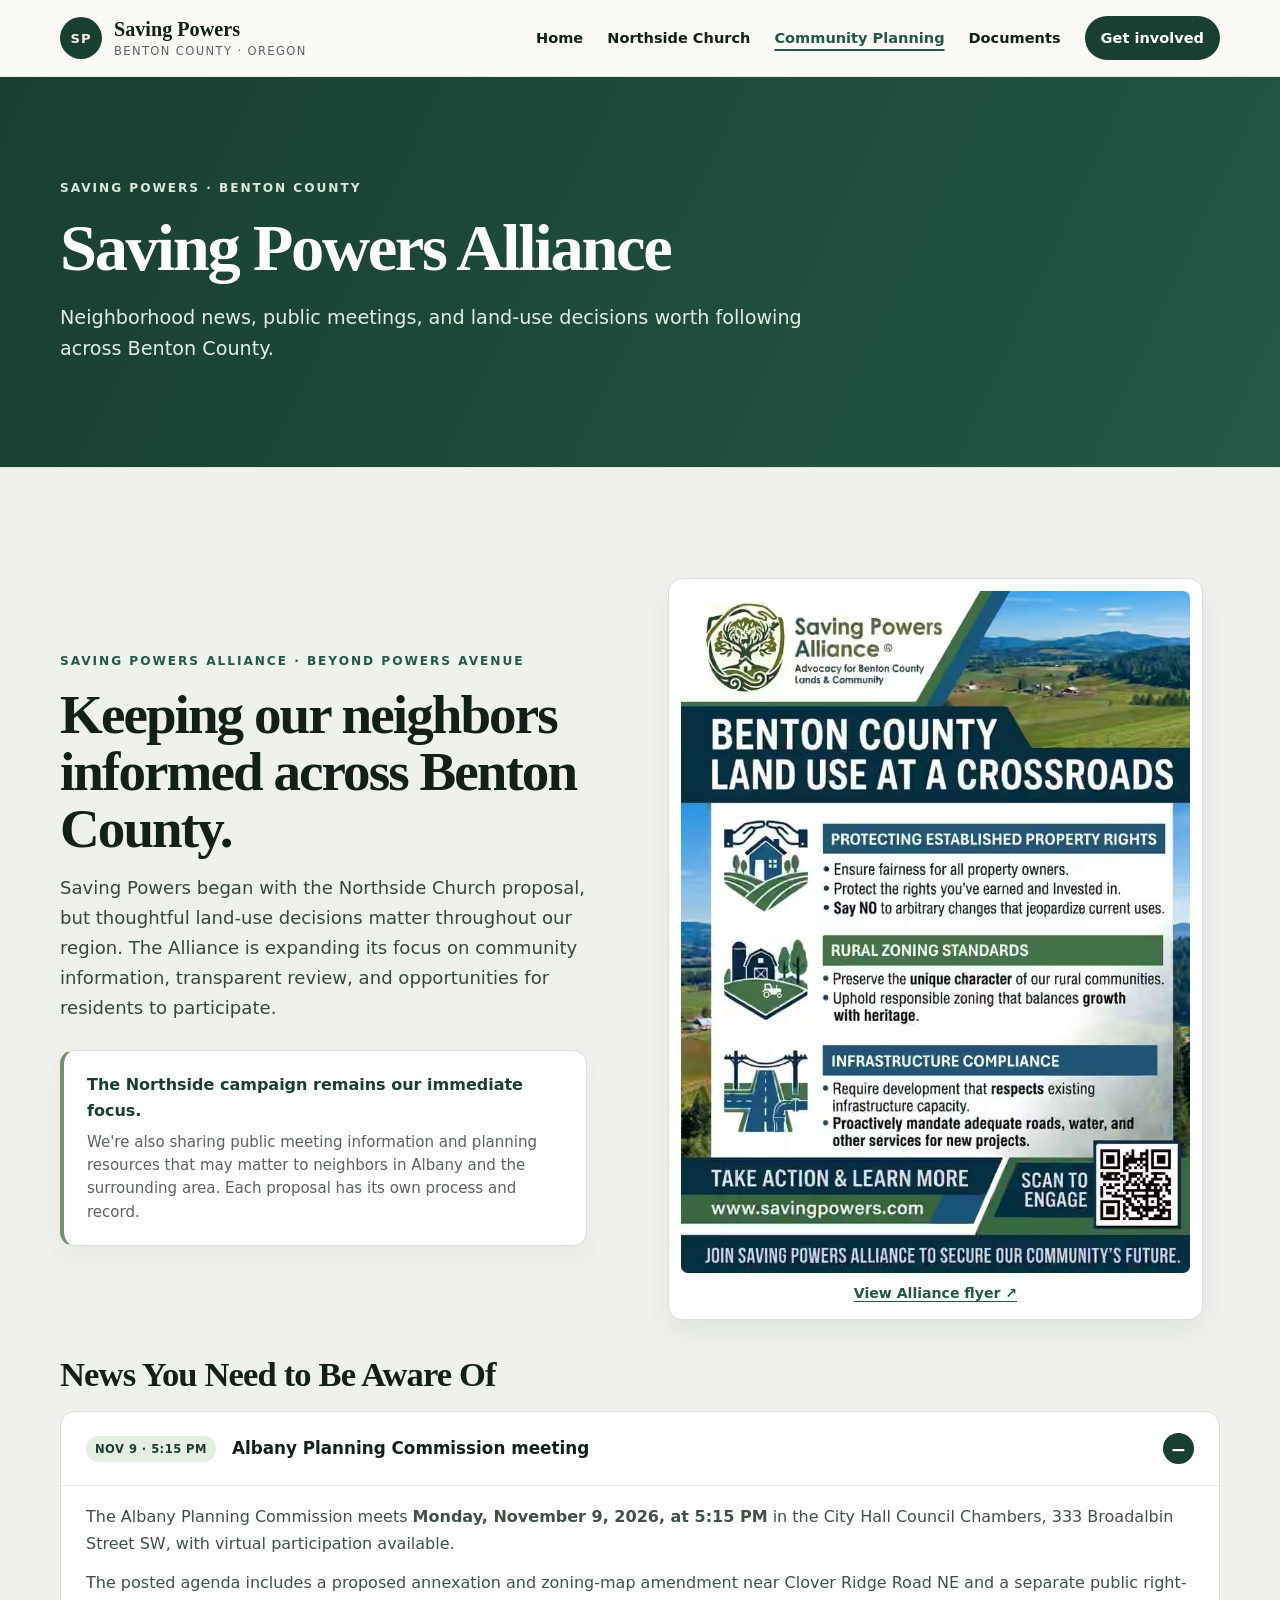
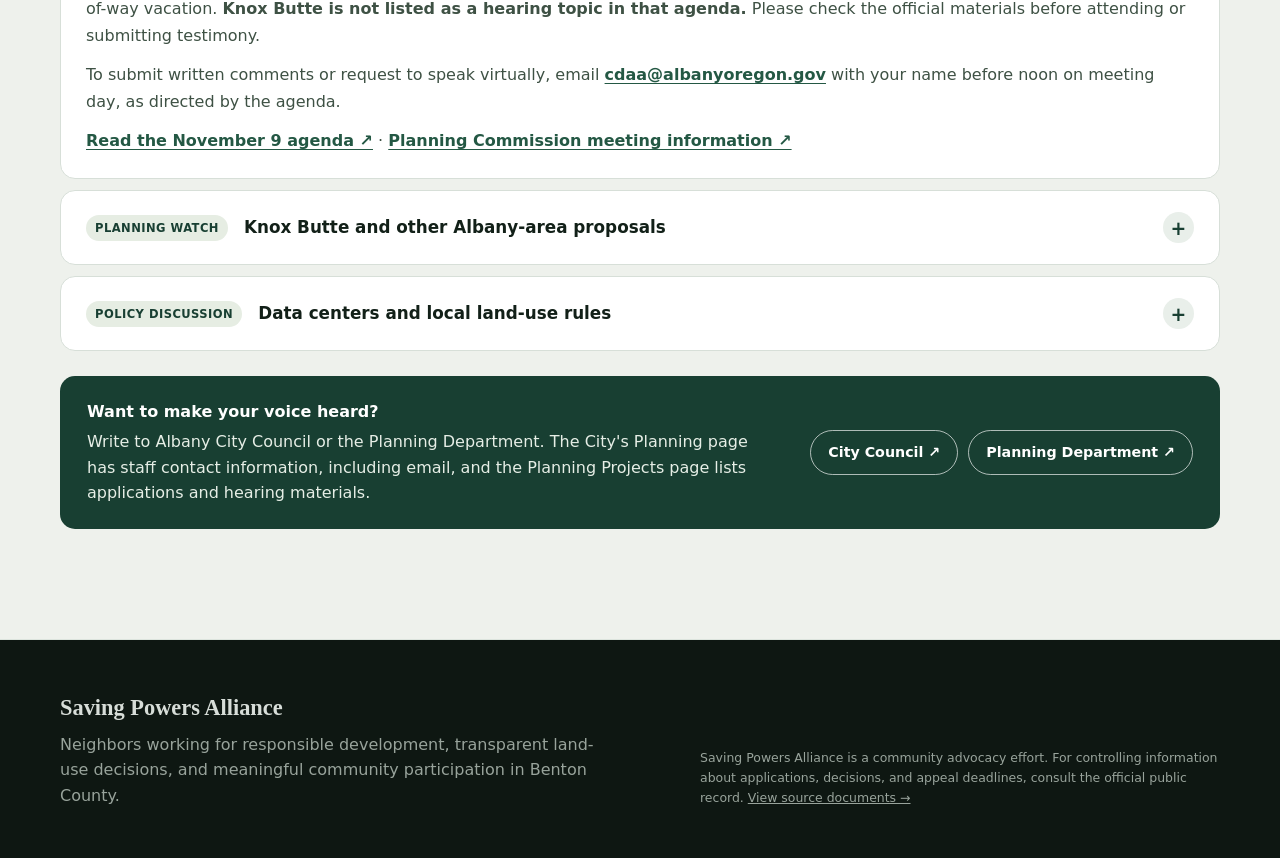
==== commit c75a52e1: "Phase 1: Alliance-first homepage, unified navigation, and preserved Northside sections" ====
--- a/community.html
+++ b/community.html
@@ -25,31 +25,24 @@
 <div id="top" aria-hidden="true"></div>
 <header class="site-header">
 <div class="shell header-inner">
-<a aria-label="Saving Powers home" class="brand" href="index.html">
+<a aria-label="Saving Powers Alliance home" class="brand" href="index.html">
 <span aria-hidden="true" class="brand-mark">SP</span>
-<span class="brand-copy">
-<strong>Saving Powers</strong>
-<small>North Albany · Oregon</small>
-</span>
+<span class="brand-copy"><strong>Saving Powers</strong><small>Benton County · Oregon</small></span>
 </a>
 <nav aria-label="Primary navigation" class="desktop-nav">
 <a href="index.html">Home</a>
-<a href="northside.html">Northside</a>
-<a href="timeline.html">Timeline</a>
+<a href="northside.html">Northside Church</a>
+<a aria-current="page" href="community.html">Community Planning</a>
 <a href="documents.html">Documents</a>
-<a aria-current="page" href="community.html">News</a>
-<a class="nav-signs" href="get-involved.html#yard-signs">Yard signs</a>
 <a class="nav-cta" href="get-involved.html">Get involved</a>
 </nav>
 <details class="mobile-nav">
 <summary aria-label="Open navigation">Menu</summary>
 <nav aria-label="Mobile navigation">
 <a href="index.html">Home</a>
-<a href="northside.html">Northside</a>
-<a href="timeline.html">Timeline</a>
+<a href="northside.html">Northside Church</a>
+<a aria-current="page" href="community.html">Community Planning</a>
 <a href="documents.html">Documents</a>
-<a aria-current="page" href="community.html">News</a>
-<a href="get-involved.html#yard-signs">Yard signs</a>
 <a href="get-involved.html">Get involved</a>
 </nav>
 </details>
@@ -131,15 +124,10 @@
     </div>
   </div>
 </dialog>
-<footer class="site-footer">
-<div class="shell footer-inner">
-<div>
-<strong>Saving Powers</strong>
-<p>Neighbors advocating for safe, lawful, community-focused land use in Benton County.</p>
-</div>
-<p class="fine-print">The October 20 vote is reported from the Board meeting. The legal finality date and exact appeal deadline are still being confirmed. For controlling details, consult the official written decision and public record.</p>
-</div>
-</footer>
+<footer class="site-footer"><div class="shell footer-inner">
+<div><strong>Saving Powers Alliance</strong><p>Neighbors working for responsible development, transparent land-use decisions, and meaningful community participation in Benton County.</p></div>
+<p class="fine-print">Saving Powers Alliance is a community advocacy effort. For controlling information about applications, decisions, and appeal deadlines, consult the official public record. <a href="documents.html">View source documents →</a></p>
+</div></footer>
 <a class="back-to-top" id="back-to-top" href="#top" aria-label="Back to top">
   <span class="back-to-top-arrow" aria-hidden="true">↑</span><span>Top</span>
 </a>
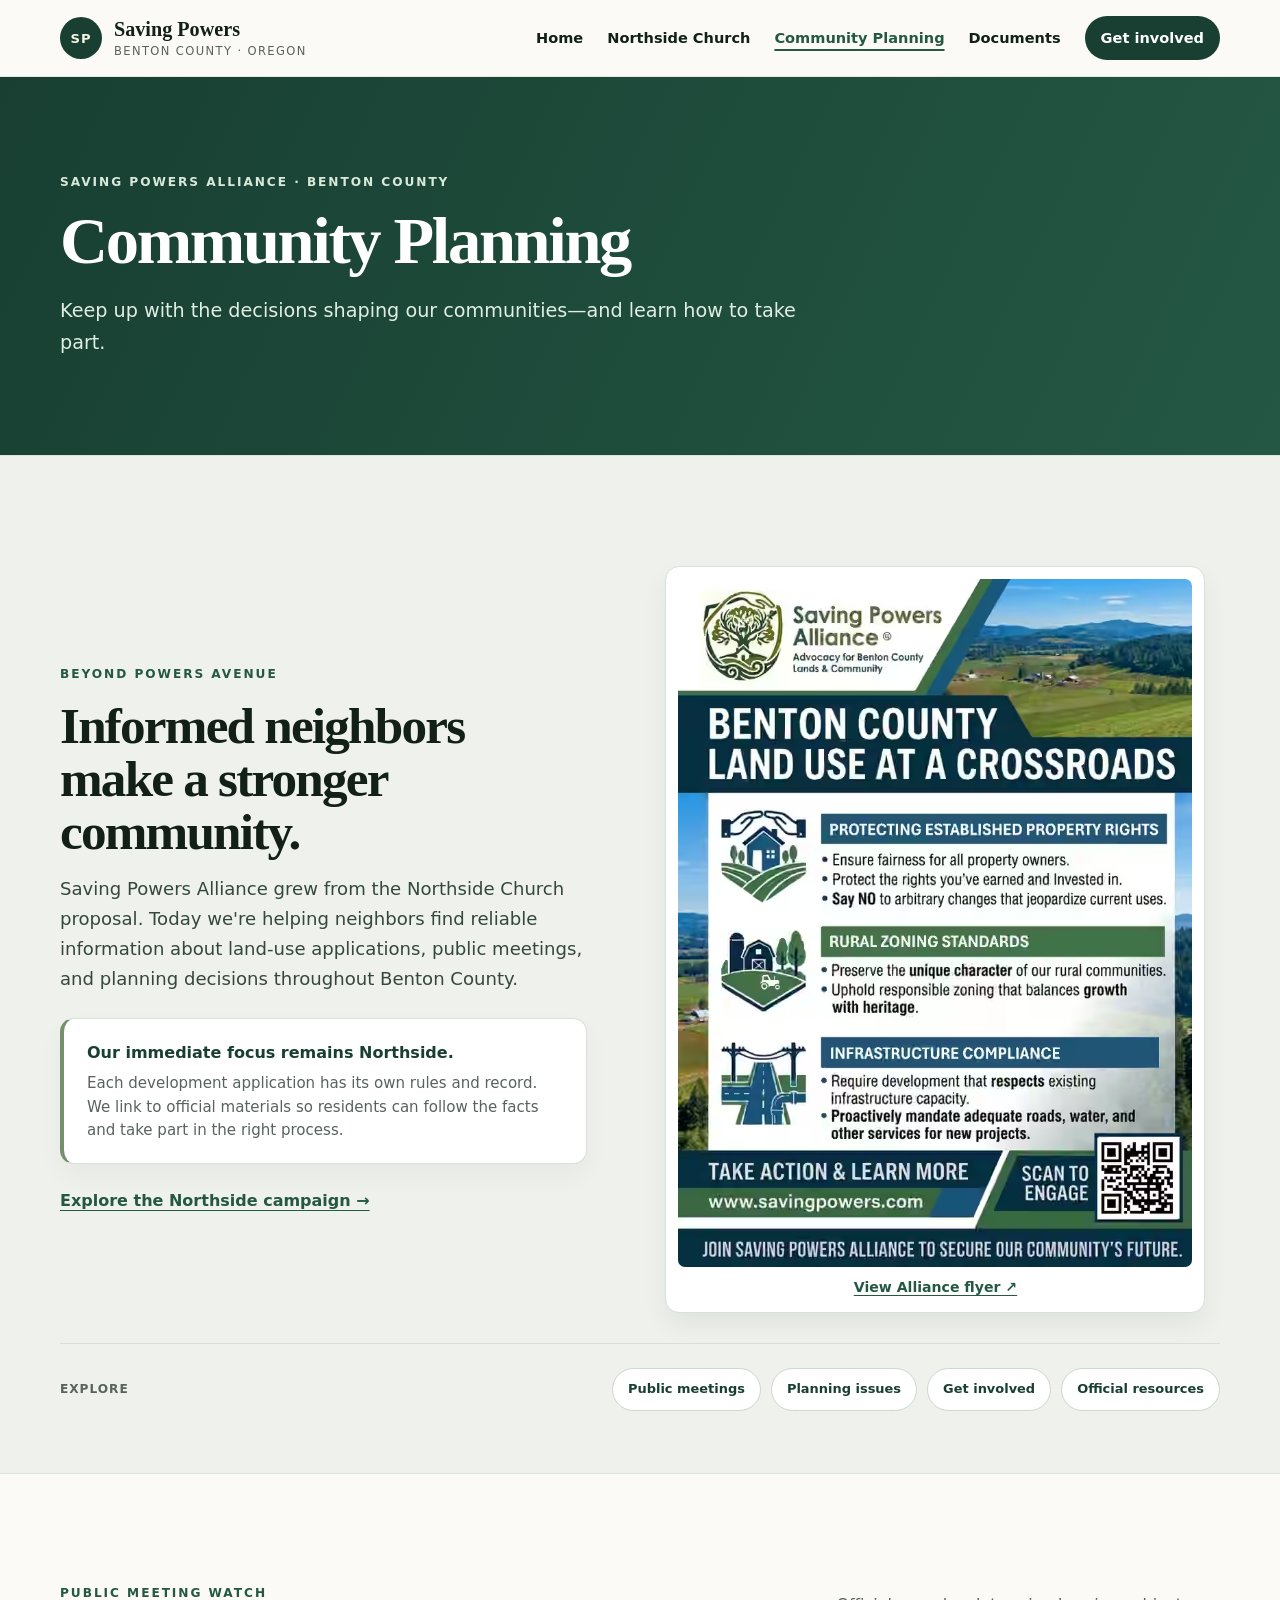
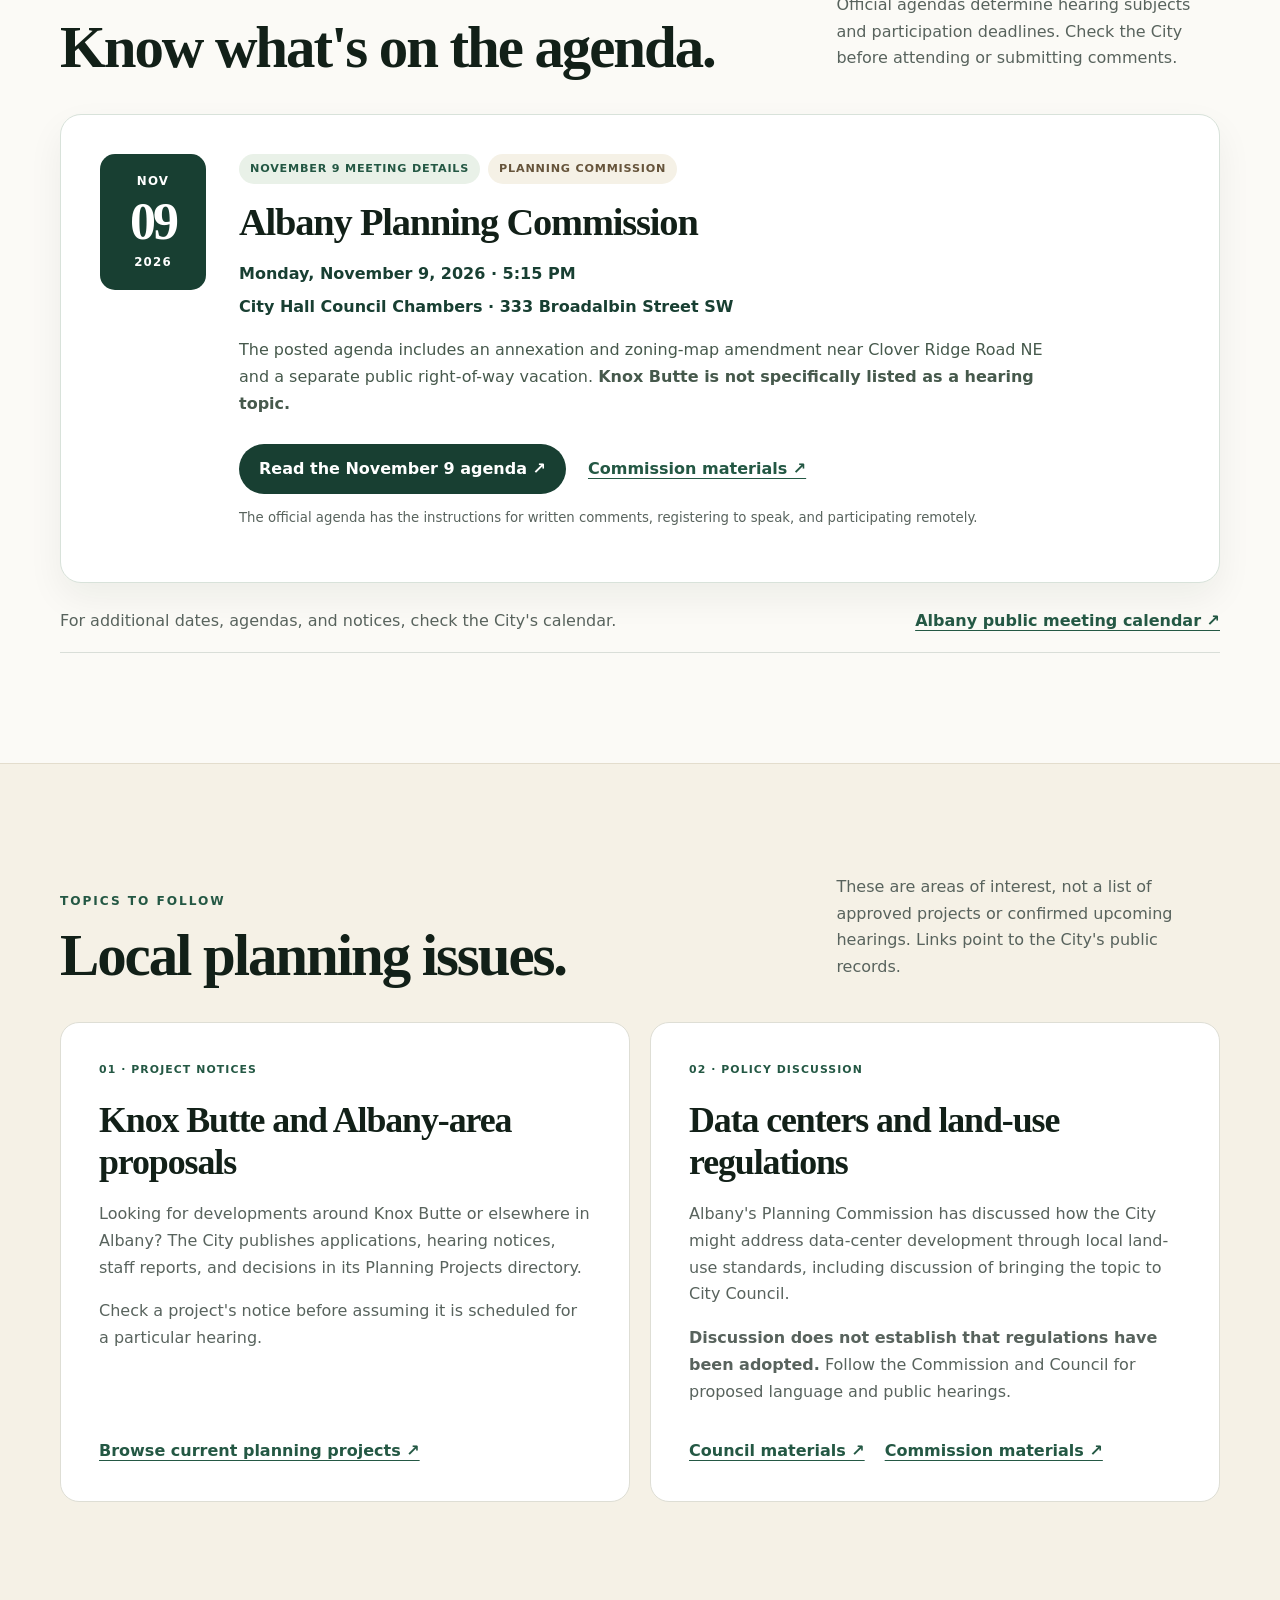
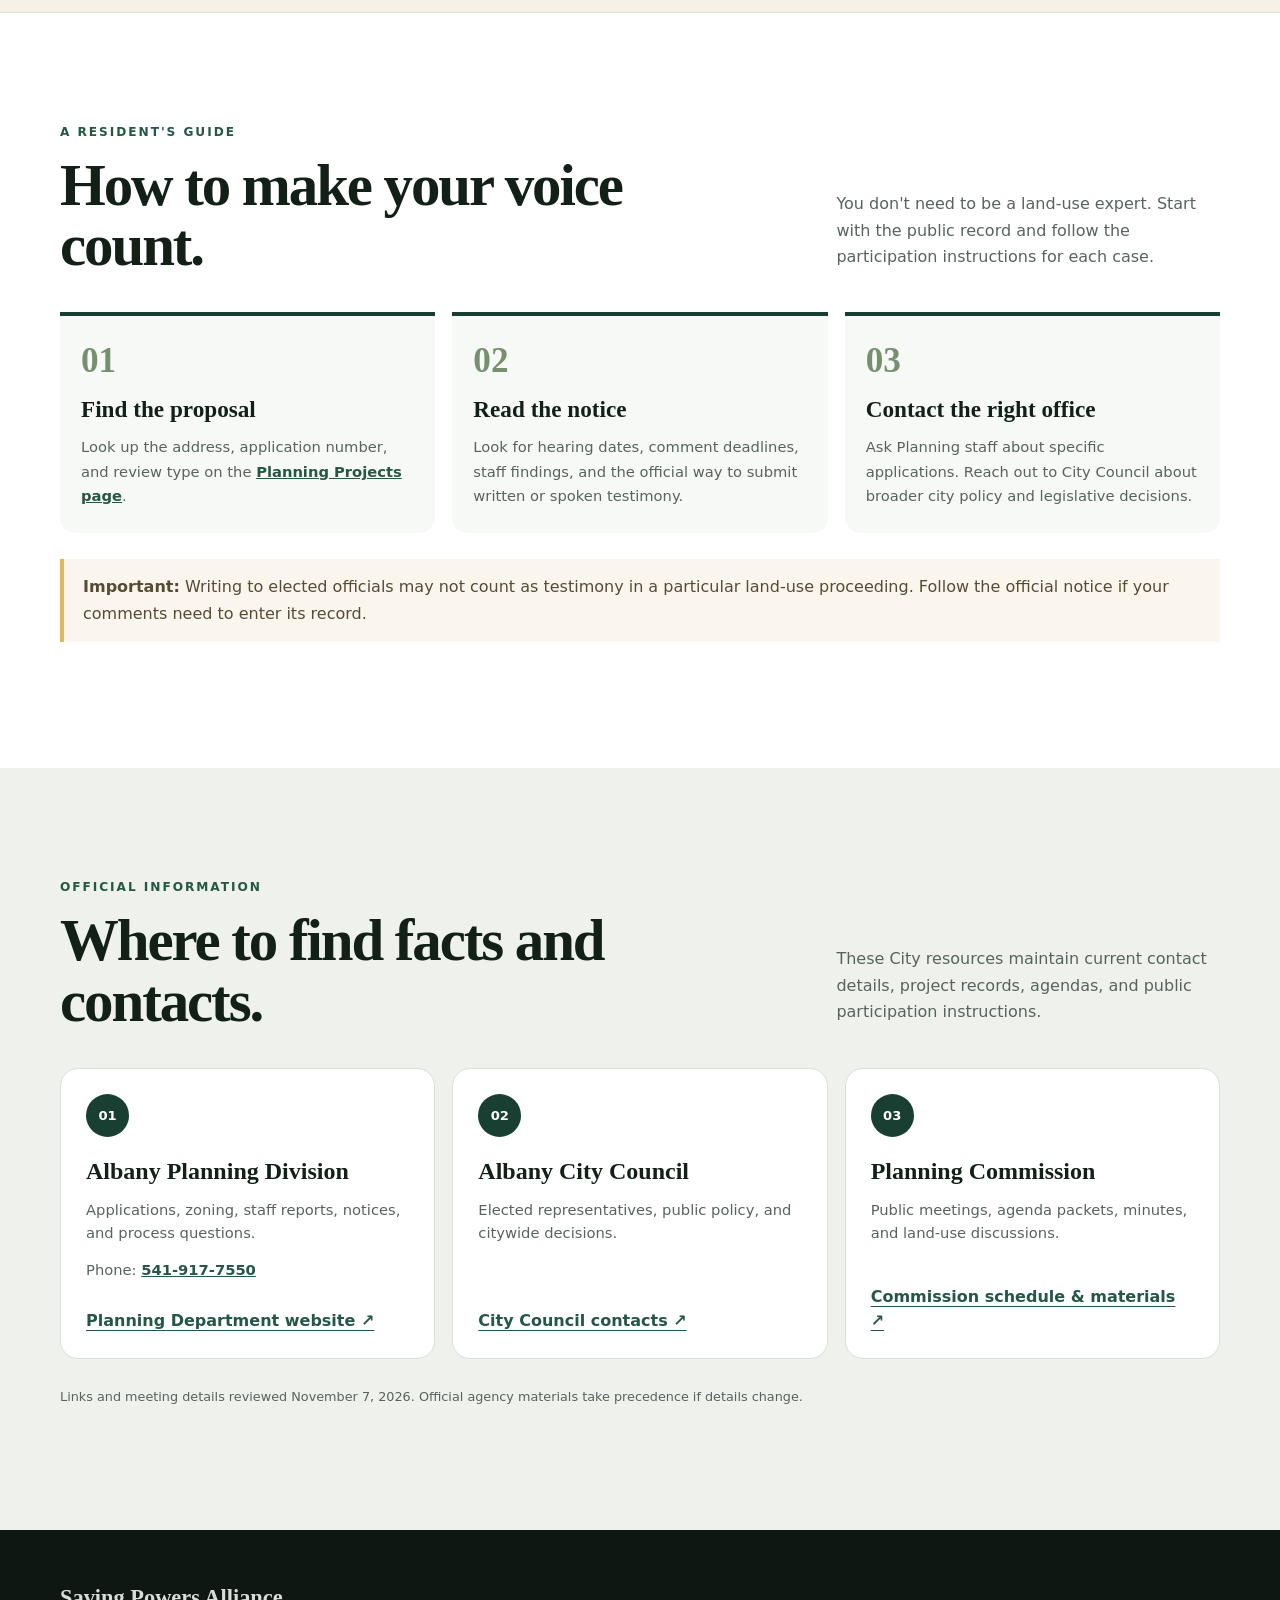
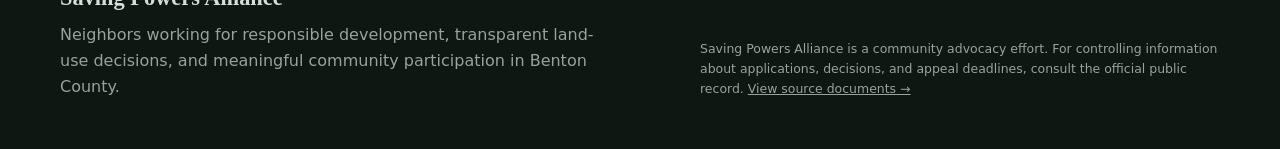
==== commit 8af62315: "Phase 3: Build Community Planning hub with meeting, issues, participation and contacts" ====
--- a/community.html
+++ b/community.html
@@ -5,8 +5,8 @@
 <meta charset="utf-8"/>
 <meta content="width=device-width, initial-scale=1" name="viewport"/>
 <meta content="#183f32" name="theme-color"/>
-<meta content="News and participation opportunities for Saving Powers Alliance across Benton County and Albany." name="description"/>
-<meta content="Community News &amp; Saving Powers Alliance" property="og:title"/>
+<meta content="Public meetings, Knox Butte projects, data-center land-use discussions, and ways to participate in Albany planning decisions." name="description"/>
+<meta content="Community Planning | Saving Powers Alliance" property="og:title"/>
 <meta content="News and participation opportunities for Saving Powers Alliance across Benton County and Albany." property="og:description"/>
 <meta content="website" property="og:type"/>
 <meta content="https://savingpowers.com/assets/social-preview.jpg" property="og:image"/>
@@ -14,9 +14,10 @@
 <meta content="630" property="og:image:height"/>
 <meta content="A bicycle beside a tree, a field and an old barn on Powers Avenue" property="og:image:alt"/>
 <meta content="summary_large_image" name="twitter:card"/>
-<title>Community News &amp; Saving Powers Alliance</title>
+<title>Community Planning | Saving Powers Alliance</title>
 
 <link rel="stylesheet" href="styles/site.css"/>
+<link rel="stylesheet" href="styles/planning.css"/>
 <meta name="robots" content="noindex,nofollow"/>
 
 </head>
@@ -48,65 +49,66 @@
 </details>
 </div>
 </header>
+
 <main id="main">
-<section class="page-banner" aria-label="Page introduction"><div class="shell"><p class="eyebrow">Saving Powers · Benton County</p><h1>Saving Powers Alliance</h1><p>Neighborhood news, public meetings, and land-use decisions worth following across Benton County.</p></div></section>
-<section class="section community-hub" id="community-news" aria-labelledby="community-news-heading">
-  <div class="shell">
-    <div class="community-hub-header">
-      <div>
-        <p class="eyebrow">Saving Powers Alliance · Beyond Powers Avenue</p>
-        <h2 id="community-news-heading">Keeping our neighbors informed across Benton County.</h2>
-        <p class="community-hub-lede">Saving Powers began with the Northside Church proposal, but thoughtful land-use decisions matter throughout our region. The Alliance is expanding its focus on community information, transparent review, and opportunities for residents to participate.</p>
-        <aside class="community-hub-context" aria-label="About the Alliance">
-          <strong>The Northside campaign remains our immediate focus.</strong>
-          <p>We're also sharing public meeting information and planning resources that may matter to neighbors in Albany and the surrounding area. Each proposal has its own process and record.</p>
-        </aside>
-      </div>
-      <div class="community-hub-support">
-        <figure class="community-hub-flyer">
+<section class="page-banner planning-banner" aria-label="Page introduction"><div class="shell"><p class="eyebrow">Saving Powers Alliance · Benton County</p><h1>Community Planning</h1><p>Keep up with the decisions shaping our communities—and learn how to take part.</p></div></section>
+
+<section class="section community-hub planning-intro" id="community-news" aria-labelledby="community-news-heading"><div class="shell">
+<div class="community-hub-header">
+<div><p class="eyebrow">Beyond Powers Avenue</p><h2 id="community-news-heading">Informed neighbors make a stronger community.</h2>
+<p class="community-hub-lede">Saving Powers Alliance grew from the Northside Church proposal. Today we're helping neighbors find reliable information about land-use applications, public meetings, and planning decisions throughout Benton County.</p>
+<aside class="community-hub-context"><strong>Our immediate focus remains Northside.</strong><p>Each development application has its own rules and record. We link to official materials so residents can follow the facts and take part in the right process.</p></aside>
+<a class="planning-link" href="northside.html">Explore the Northside campaign →</a></div>
+<div class="community-hub-support"><figure class="community-hub-flyer">
           <a href="assets/benton-county-land-use-crossroads-2026-11.avif" target="_blank" rel="noopener noreferrer" aria-label="Open the Benton County Land Use at a Crossroads flyer">
             <img src="assets/benton-county-land-use-crossroads-2026-11.avif" width="750" height="1004" loading="lazy" decoding="async" alt="Saving Powers Alliance flyer titled Benton County Land Use at a Crossroads, highlighting property rights, rural zoning standards, and infrastructure compliance">
           </a>
           <figcaption><a href="assets/benton-county-land-use-crossroads-2026-11.avif" target="_blank" rel="noopener noreferrer">View Alliance flyer ↗</a></figcaption>
-        </figure>
-      </div>
-    </div>
-    <h3 class="community-hub-title">News You Need to Be Aware Of</h3>
-    <div class="community-hub-items">
-      <details class="community-hub-item" open>
-        <summary><span class="community-hub-date">Nov 9 · 5:15 PM</span> Albany Planning Commission meeting</summary>
-        <div class="community-hub-body">
-          <p>The Albany Planning Commission meets <strong>Monday, November 9, 2026, at 5:15 PM</strong> in the City Hall Council Chambers, 333 Broadalbin Street SW, with virtual participation available.</p>
-          <p>The posted agenda includes a proposed annexation and zoning-map amendment near Clover Ridge Road NE and a separate public right-of-way vacation. <strong>Knox Butte is not listed as a hearing topic in that agenda.</strong> Please check the official materials before attending or submitting testimony.</p>
-          <p>To submit written comments or request to speak virtually, email <a href="mailto:cdaa@albanyoregon.gov">cdaa@albanyoregon.gov</a> with your name before noon on meeting day, as directed by the agenda.</p>
-          <p><a href="https://albanyoregon.gov/mnt/html/citycouncil/bcc/archive/2026/plc_20261109_agd.pdf" target="_blank" rel="noopener noreferrer">Read the November 9 agenda ↗</a> · <a href="https://albanyoregon.gov/council/groups/plc" target="_blank" rel="noopener noreferrer">Planning Commission meeting information ↗</a></p>
-        </div>
-      </details>
-      <details class="community-hub-item">
-        <summary><span class="community-hub-date">Planning watch</span> Knox Butte and other Albany-area proposals</summary>
-        <div class="community-hub-body">
-          <p>Interested in development around Knox Butte or elsewhere in Albany? The City posts land-use applications and hearing notices on its Planning Projects page, including project locations, review types, and available staff reports.</p>
-          <p><a href="https://albanyoregon.gov/planning/projects" target="_blank" rel="noopener noreferrer">Browse Albany's current planning projects ↗</a></p>
-        </div>
-      </details>
-      <details class="community-hub-item">
-        <summary><span class="community-hub-date">Policy discussion</span> Data centers and local land-use rules</summary>
-        <div class="community-hub-body">
-          <p>Albany's Planning Commission has discussed how the City might approach data-center development and the role of local land-use standards. The August 17 commission minutes record discussion of bringing the issue to City Council; they do not establish that new rules have been adopted.</p>
-          <p>Follow City Council and Planning Commission meeting materials for any formal proposals, hearings, or opportunities to comment.</p>
-          <p><a href="https://albanyoregon.gov/council/materials" target="_blank" rel="noopener noreferrer">City Council materials ↗</a> · <a href="https://albanyoregon.gov/council/groups/plc" target="_blank" rel="noopener noreferrer">Planning Commission ↗</a></p>
-        </div>
-      </details>
-    </div>
-    <div class="community-hub-action">
-      <p><strong>Want to make your voice heard?</strong> Write to Albany City Council or the Planning Department. The City's Planning page has staff contact information, including email, and the Planning Projects page lists applications and hearing materials.</p>
-      <div class="community-hub-action-links">
-        <a href="https://albanyoregon.gov/council" target="_blank" rel="noopener noreferrer">City Council ↗</a>
-        <a href="https://albanyoregon.gov/planning" target="_blank" rel="noopener noreferrer">Planning Department ↗</a>
-      </div>
-    </div>
-  </div>
-</section>
+        </figure></div></div>
+<nav class="planning-jump" aria-label="On this page"><span>Explore</span><a href="#meetings">Public meetings</a><a href="#issues">Planning issues</a><a href="#participate">Get involved</a><a href="#resources">Official resources</a></nav>
+</div></section>
+
+<section class="section planning-meetings" id="meetings" aria-labelledby="meetings-heading"><div class="shell">
+<div class="planning-heading"><div><p class="eyebrow">Public meeting watch</p><h2 id="meetings-heading">Know what's on the agenda.</h2></div><p>Official agendas determine hearing subjects and participation deadlines. Check the City before attending or submitting comments.</p></div>
+<article class="planning-meeting" data-planning-event="2026-11-09">
+<div class="planning-date" aria-label="November 9, 2026"><span>NOV</span><strong>09</strong><span>2026</span></div>
+<div class="planning-meeting-copy"><div class="planning-tags"><span class="planning-tag" data-planning-meeting-state>November 9 meeting details</span><span class="planning-tag planning-tag-neutral">Planning Commission</span></div>
+<h3>Albany Planning Commission</h3>
+<p class="planning-where"><time datetime="2026-11-09T17:15:00-08:00">Monday, November 9, 2026 · 5:15 PM</time><span>City Hall Council Chambers · 333 Broadalbin Street SW</span></p>
+<p>The posted agenda includes an annexation and zoning-map amendment near Clover Ridge Road NE and a separate public right-of-way vacation. <strong>Knox Butte is not specifically listed as a hearing topic.</strong></p>
+<p data-planning-meeting-after hidden>This meeting date has passed. Consult official meeting materials for records and any later updates; this notice does not establish an outcome.</p>
+<div class="planning-actions"><a class="button cta-dark" href="https://albanyoregon.gov/mnt/html/citycouncil/bcc/archive/2026/plc_20261109_agd.pdf" target="_blank" rel="noopener noreferrer">Read the November 9 agenda ↗</a>
+<a class="planning-link" href="https://albanyoregon.gov/council/groups/plc" target="_blank" rel="noopener noreferrer">Commission materials ↗</a></div>
+<p class="planning-note">The official agenda has the instructions for written comments, registering to speak, and participating remotely.</p>
+</div></article>
+<div class="planning-meeting-more"><p>For additional dates, agendas, and notices, check the City's calendar.</p><a class="planning-link" href="https://albanyoregon.gov/calendar" target="_blank" rel="noopener noreferrer">Albany public meeting calendar ↗</a></div>
+</div></section>
+
+<section class="section planning-issues" id="issues" aria-labelledby="issues-heading"><div class="shell">
+<div class="planning-heading"><div><p class="eyebrow">Topics to follow</p><h2 id="issues-heading">Local planning issues.</h2></div><p>These are areas of interest, not a list of approved projects or confirmed upcoming hearings. Links point to the City's public records.</p></div>
+<div class="planning-issue-grid">
+<article class="planning-issue"><span class="planning-kicker">01 · Project notices</span><h3>Knox Butte and Albany-area proposals</h3><p>Looking for developments around Knox Butte or elsewhere in Albany? The City publishes applications, hearing notices, staff reports, and decisions in its Planning Projects directory.</p><p>Check a project's notice before assuming it is scheduled for a particular hearing.</p><a class="planning-link" href="https://albanyoregon.gov/planning/projects" target="_blank" rel="noopener noreferrer">Browse current planning projects ↗</a></article>
+<article class="planning-issue"><span class="planning-kicker">02 · Policy discussion</span><h3>Data centers and land-use regulations</h3><p>Albany's Planning Commission has discussed how the City might address data-center development through local land-use standards, including discussion of bringing the topic to City Council.</p><p><strong>Discussion does not establish that regulations have been adopted.</strong> Follow the Commission and Council for proposed language and public hearings.</p><div class="planning-issue-links"><a class="planning-link" href="https://albanyoregon.gov/council/materials" target="_blank" rel="noopener noreferrer">Council materials ↗</a><a class="planning-link" href="https://albanyoregon.gov/council/groups/plc" target="_blank" rel="noopener noreferrer">Commission materials ↗</a></div></article>
+</div></div></section>
+
+<section class="section planning-participate" id="participate" aria-labelledby="participate-heading"><div class="shell">
+<div class="planning-heading"><div><p class="eyebrow">A resident's guide</p><h2 id="participate-heading">How to make your voice count.</h2></div><p>You don't need to be a land-use expert. Start with the public record and follow the participation instructions for each case.</p></div>
+<div class="planning-steps">
+<div class="planning-step"><span>01</span><h3>Find the proposal</h3><p>Look up the address, application number, and review type on the <a href="https://albanyoregon.gov/planning/projects" target="_blank" rel="noopener noreferrer">Planning Projects page</a>.</p></div>
+<div class="planning-step"><span>02</span><h3>Read the notice</h3><p>Look for hearing dates, comment deadlines, staff findings, and the official way to submit written or spoken testimony.</p></div>
+<div class="planning-step"><span>03</span><h3>Contact the right office</h3><p>Ask Planning staff about specific applications. Reach out to City Council about broader city policy and legislative decisions.</p></div>
+</div>
+<p class="planning-caution"><strong>Important:</strong> Writing to elected officials may not count as testimony in a particular land-use proceeding. Follow the official notice if your comments need to enter its record.</p>
+</div></section>
+
+<section class="section planning-resources" id="resources" aria-labelledby="resources-heading"><div class="shell">
+<div class="planning-heading"><div><p class="eyebrow">Official information</p><h2 id="resources-heading">Where to find facts and contacts.</h2></div><p>These City resources maintain current contact details, project records, agendas, and public participation instructions.</p></div>
+<div class="planning-resources-grid">
+<article class="planning-resource"><span class="planning-resource-icon">01</span><h3>Albany Planning Division</h3><p>Applications, zoning, staff reports, notices, and process questions.</p><p>Phone: <a href="tel:+15419177550">541-917-7550</a></p><a class="planning-link" href="https://albanyoregon.gov/planning" target="_blank" rel="noopener noreferrer">Planning Department website ↗</a></article>
+<article class="planning-resource"><span class="planning-resource-icon">02</span><h3>Albany City Council</h3><p>Elected representatives, public policy, and citywide decisions.</p><a class="planning-link" href="https://albanyoregon.gov/council" target="_blank" rel="noopener noreferrer">City Council contacts ↗</a></article>
+<article class="planning-resource"><span class="planning-resource-icon">03</span><h3>Planning Commission</h3><p>Public meetings, agenda packets, minutes, and land-use discussions.</p><a class="planning-link" href="https://albanyoregon.gov/council/groups/plc" target="_blank" rel="noopener noreferrer">Commission schedule &amp; materials ↗</a></article>
+</div><p class="planning-review-note">Links and meeting details reviewed November 7, 2026. Official agency materials take precedence if details change.</p>
+</div></section>
 </main>
 <dialog class="site-lightbox" id="site-lightbox" aria-label="Image viewer">
   <div class="site-lightbox-inner">
--- a/styles/planning.css
+++ b/styles/planning.css
@@ -0,0 +1,64 @@
+
+/* Community Planning: additive styles that preserve the original site design. */
+html{scroll-padding-top:92px}
+.planning-banner{padding:clamp(64px,8vw,96px) 0}
+.planning-intro{padding-bottom:62px}
+.planning-intro .community-hub-header{align-items:center;margin-bottom:30px}
+.planning-intro .community-hub-header h2{font-size:clamp(2.2rem,4vw,4.15rem)}
+.planning-intro .community-hub-lede{margin-bottom:22px}
+.planning-intro .community-hub-context{margin:24px 0}
+.planning-intro .community-hub-support{display:block;min-width:0}
+.planning-intro .community-hub-flyer{width:100%;max-width:540px;margin:0 auto;padding:12px}
+.planning-intro .community-hub-flyer img{width:100%;height:auto}
+.planning-link{color:var(--forest-2);font-weight:800;line-height:1.5;text-decoration:underline;text-underline-offset:4px}
+.planning-link:hover{color:var(--rust)}
+.planning-jump{display:flex;flex-wrap:wrap;align-items:center;gap:10px;border-top:1px solid #d9e0da;padding-top:24px}
+.planning-jump span{margin-right:auto;font-size:.76rem;font-weight:900;text-transform:uppercase;letter-spacing:.08em;color:var(--muted)}
+.planning-jump a{padding:10px 15px;border-radius:999px;background:#fff;border:1px solid #cbd8cc;color:var(--forest);font-weight:850;font-size:.81rem;text-decoration:none}
+.planning-jump a:hover{color:#fff;background:var(--forest)}
+.planning-heading{display:grid;grid-template-columns:minmax(0,1.3fr) minmax(270px,.7fr);gap:clamp(25px,5vw,70px);align-items:end;margin-bottom:36px}
+.planning-heading>p{color:var(--muted);line-height:1.65;margin:0 0 6px}
+.planning-meetings{background:var(--paper)}
+.planning-meeting{display:grid;grid-template-columns:108px 1fr;gap:31px;padding:clamp(22px,4vw,39px);border-radius:21px;background:#fff;border:1px solid #d8e2da;box-shadow:0 15px 36px rgba(18,32,24,.06)}
+.planning-date{display:flex;flex-direction:column;align-items:center;justify-content:center;width:106px;height:136px;background:var(--forest);border-radius:15px;color:white}
+.planning-date span{font-size:.74rem;font-weight:900;letter-spacing:.1em}
+.planning-date strong{font:700 3.25rem/1 Georgia,serif;letter-spacing:-.06em;margin:5px 0}
+.planning-tags{display:flex;flex-wrap:wrap;gap:8px}
+.planning-tag{padding:6px 11px;background:#e9f1e8;border-radius:999px;color:var(--forest-2);text-transform:uppercase;letter-spacing:.07em;font-size:.7rem;font-weight:900}
+.planning-tag-neutral{color:#66543b;background:#f5f1e6}
+.planning-meeting h3{margin:16px 0 12px;font:700 clamp(1.9rem,3vw,2.8rem)/1.15 Georgia,serif;letter-spacing:-.03em}
+.planning-meeting-copy>p{max-width:820px;color:#46594c;line-height:1.7}
+.planning-where{display:flex;flex-wrap:wrap;gap:6px 19px;color:var(--forest)!important;font-weight:800}
+.planning-actions{display:flex;align-items:center;flex-wrap:wrap;gap:16px 22px;margin-top:26px}
+.planning-note{font-size:.83rem;color:var(--muted)!important}
+.planning-meeting-more{display:flex;align-items:center;justify-content:space-between;gap:15px;flex-wrap:wrap;margin-top:25px;border-bottom:1px solid var(--line);padding-bottom:19px}
+.planning-meeting-more p{margin:0;color:var(--muted)}
+.planning-issues{background:var(--cream);border-block:1px solid #e3ddcd}
+.planning-issue-grid{display:grid;grid-template-columns:repeat(2,minmax(0,1fr));gap:20px}
+.planning-issue{display:flex;flex-direction:column;align-items:flex-start;padding:clamp(23px,3vw,38px);background:white;border:1px solid #deded5;border-radius:19px}
+.planning-kicker{font-size:.68rem;text-transform:uppercase;letter-spacing:.1em;font-weight:900;color:var(--forest-2)}
+.planning-issue h3{font:700 clamp(1.8rem,2.8vw,2.6rem)/1.15 Georgia,serif;letter-spacing:-.03em;margin:22px 0 18px}
+.planning-issue p{color:var(--muted);line-height:1.68;margin:0 0 17px}
+.planning-issue>.planning-link,.planning-issue-links{margin-top:auto;padding-top:16px}
+.planning-issue-links{display:flex;flex-wrap:wrap;gap:14px 20px}
+.planning-participate{background:#fff}
+.planning-steps{display:grid;grid-template-columns:repeat(3,minmax(0,1fr));gap:17px}
+.planning-step{padding:25px 21px;background:#f7f9f6;border-top:4px solid var(--forest);border-radius:0 0 15px 15px}
+.planning-step>span{display:block;font:700 2.2rem Georgia,serif;color:var(--moss)}
+.planning-step h3{font:700 1.45rem Georgia,serif;margin:15px 0 12px}
+.planning-step p{color:var(--muted);font-size:.92rem;line-height:1.65;margin:0}
+.planning-step a{color:var(--forest-2);font-weight:800}
+.planning-caution{background:#faf6ed;border-left:4px solid var(--gold);color:#564b35;margin-top:26px;padding:15px 19px;line-height:1.65}
+.planning-resources{background:#eef1ec}
+.planning-resources-grid{display:grid;grid-template-columns:repeat(3,minmax(0,1fr));gap:17px}
+.planning-resource{display:flex;flex-direction:column;align-items:flex-start;gap:13px;padding:25px;background:white;border:1px solid #d7e0d9;border-radius:18px}
+.planning-resource-icon{display:grid;place-items:center;width:43px;height:43px;background:var(--forest);border-radius:50%;color:#fff;font-weight:900;font-size:.82rem}
+.planning-resource h3{margin:8px 0 0;font:700 1.5rem Georgia,serif}
+.planning-resource p{color:var(--muted);line-height:1.6;margin:0;font-size:.92rem}
+.planning-resource>.planning-link{margin-top:auto;padding-top:15px}
+.planning-resource p a{color:var(--forest-2);font-weight:850}
+.planning-review-note{color:var(--muted);font-size:.8rem;margin-top:28px}
+.planning-meeting[data-meeting-past=true] .planning-date{background:#5b7060}
+[data-planning-meeting-after][hidden]{display:none!important}
+@media(max-width:900px){.planning-heading{grid-template-columns:1fr;gap:14px}.planning-issue-grid{grid-template-columns:1fr}.planning-steps,.planning-resources-grid{grid-template-columns:repeat(2,minmax(0,1fr))}}
+@media(max-width:620px){.planning-jump span{width:100%}.planning-jump a{padding:8px 12px}.planning-meeting{grid-template-columns:1fr;gap:16px;padding:19px}.planning-date{width:max-content;height:52px;padding:10px 16px;flex-direction:row;gap:9px}.planning-date strong{font-size:2rem;margin:0}.planning-where{display:grid}.planning-actions{flex-direction:column;align-items:stretch}.planning-actions .button{width:100%;text-align:center}.planning-steps,.planning-resources-grid{grid-template-columns:1fr}.planning-issue,.planning-resource{padding:23px}.planning-intro .community-hub-flyer{max-width:100%}}
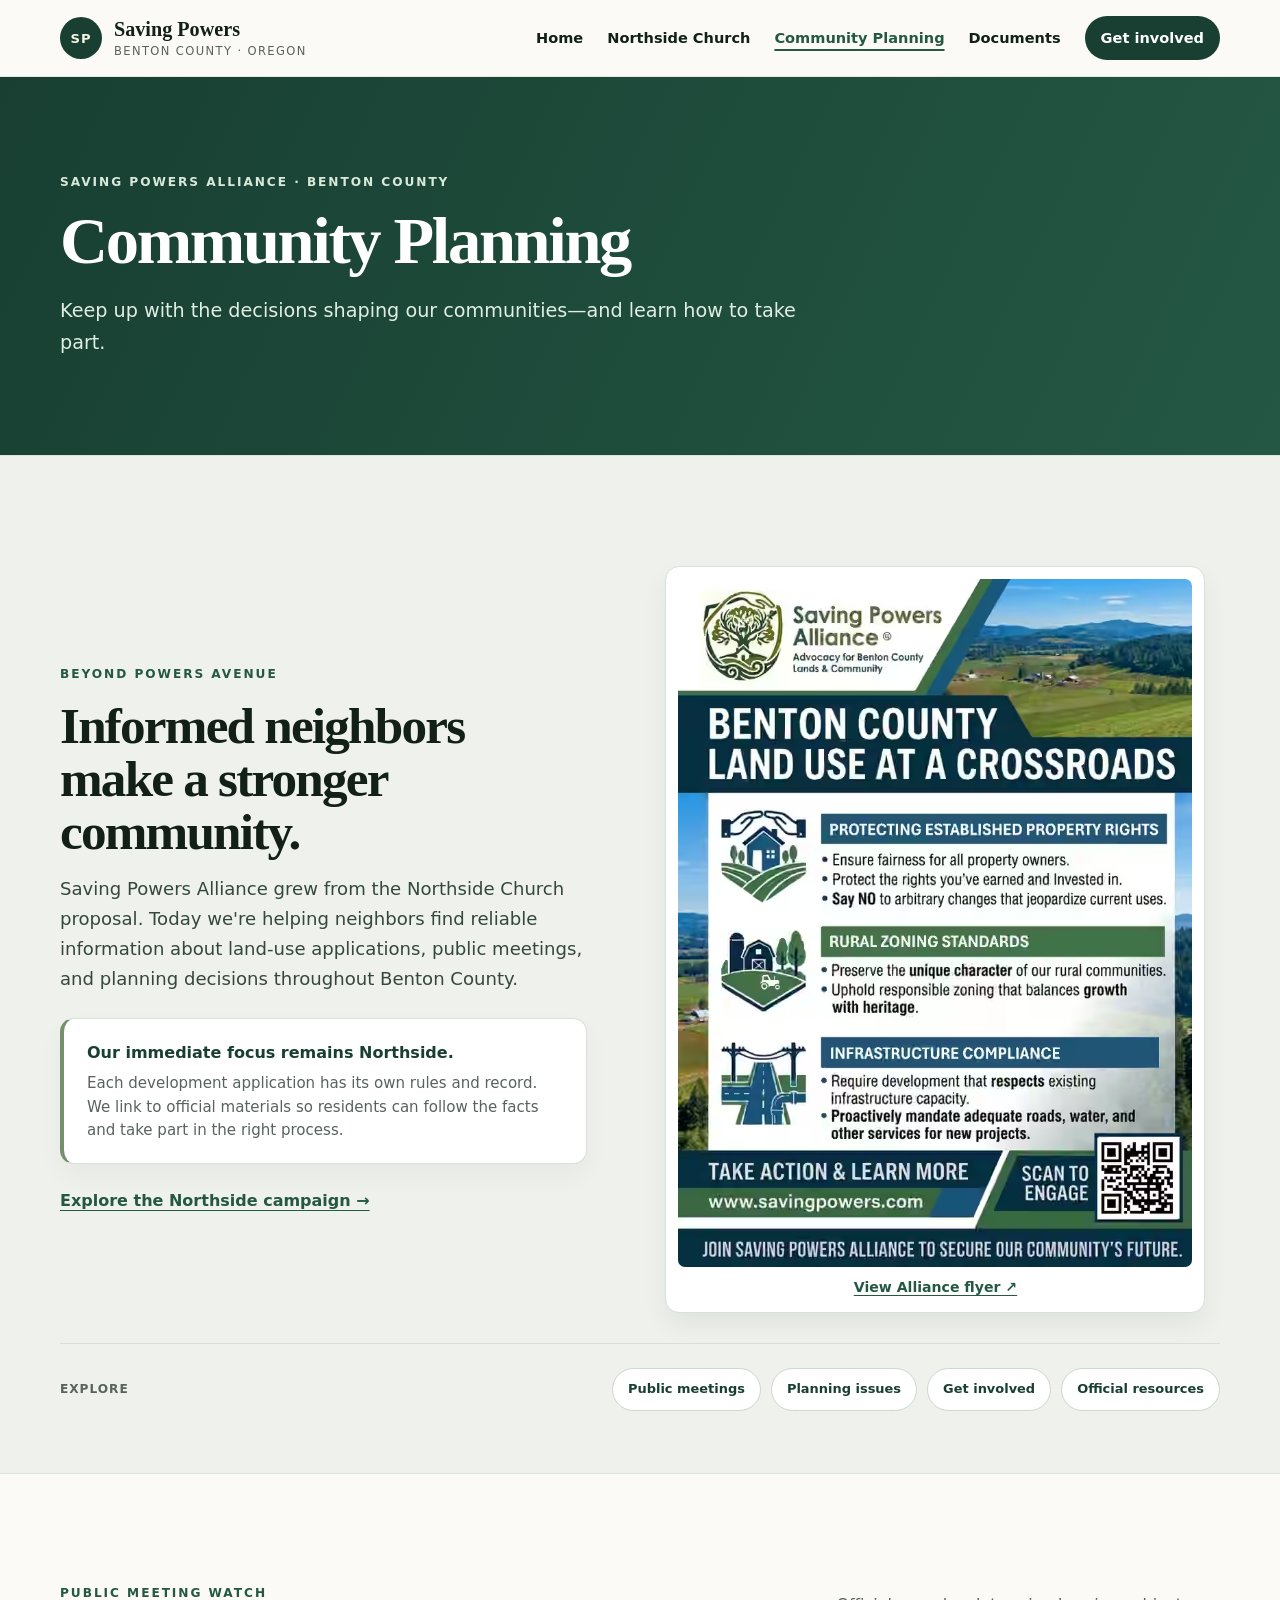
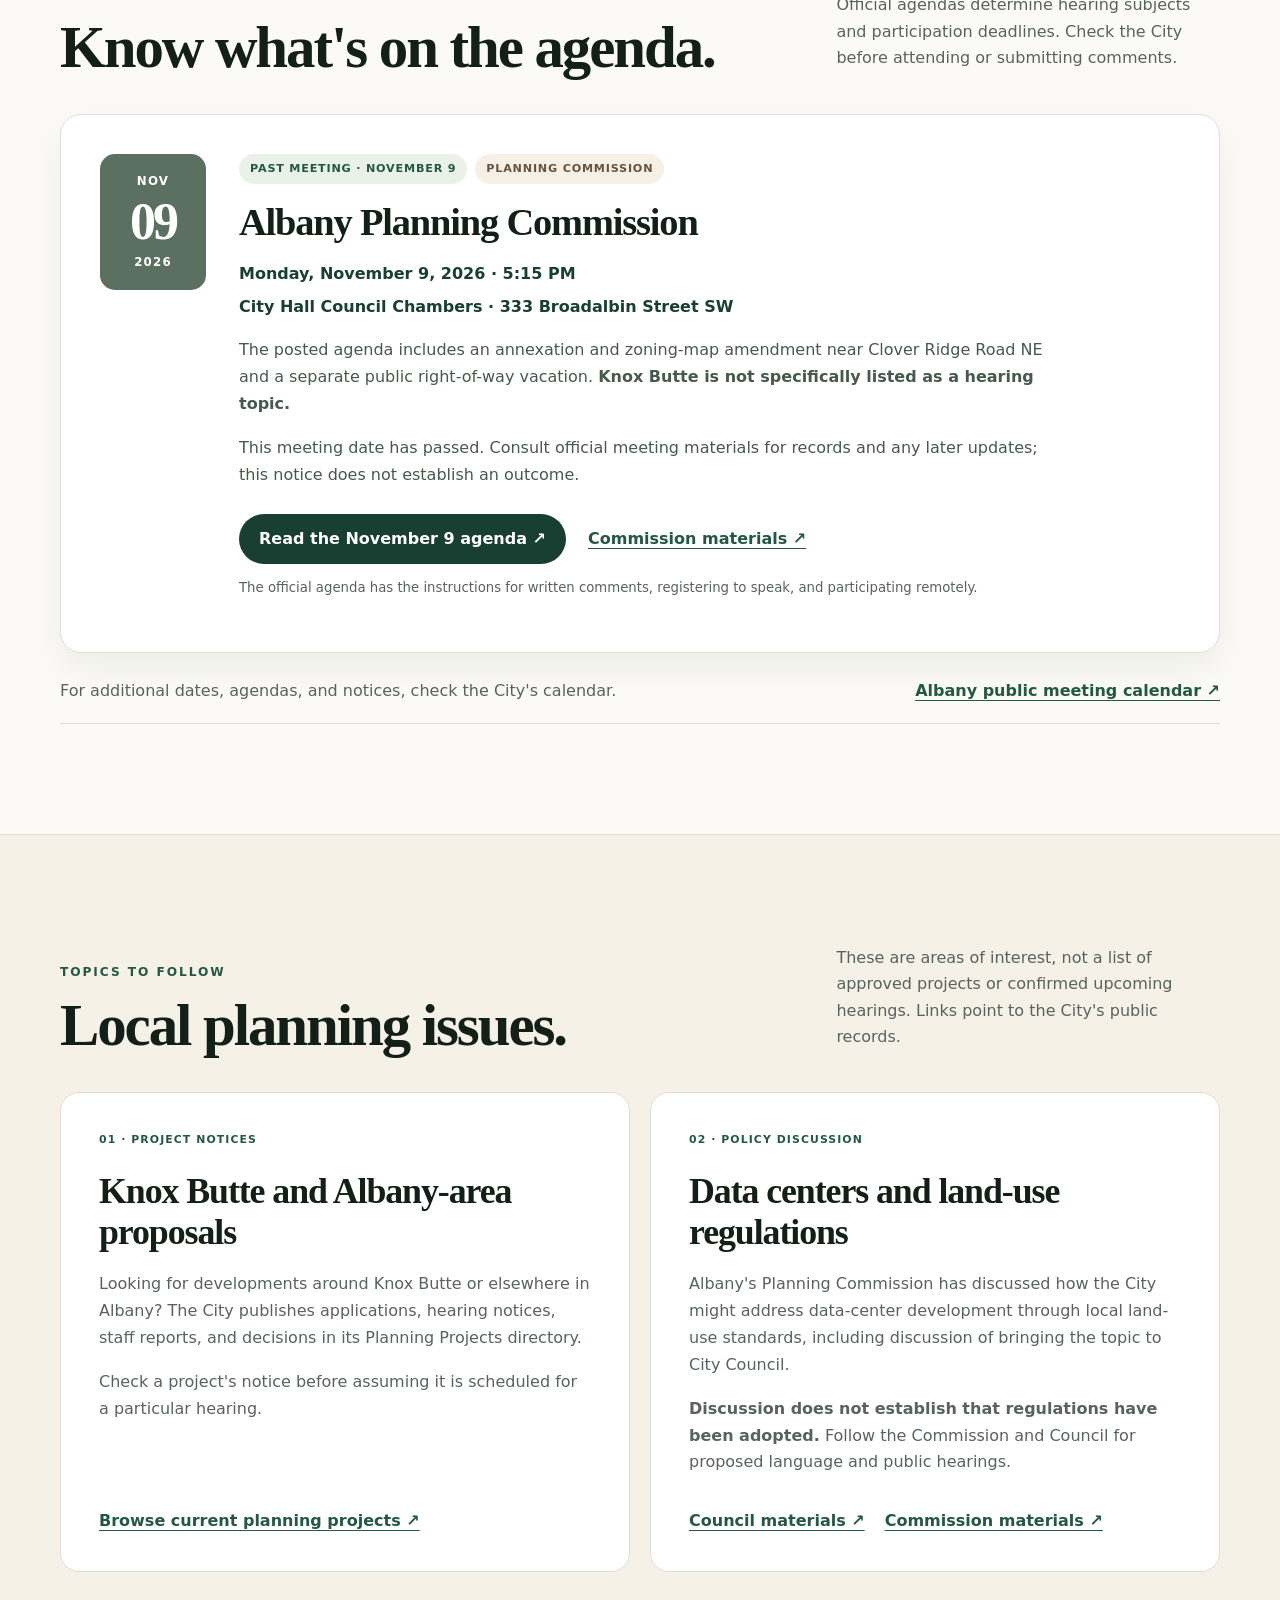
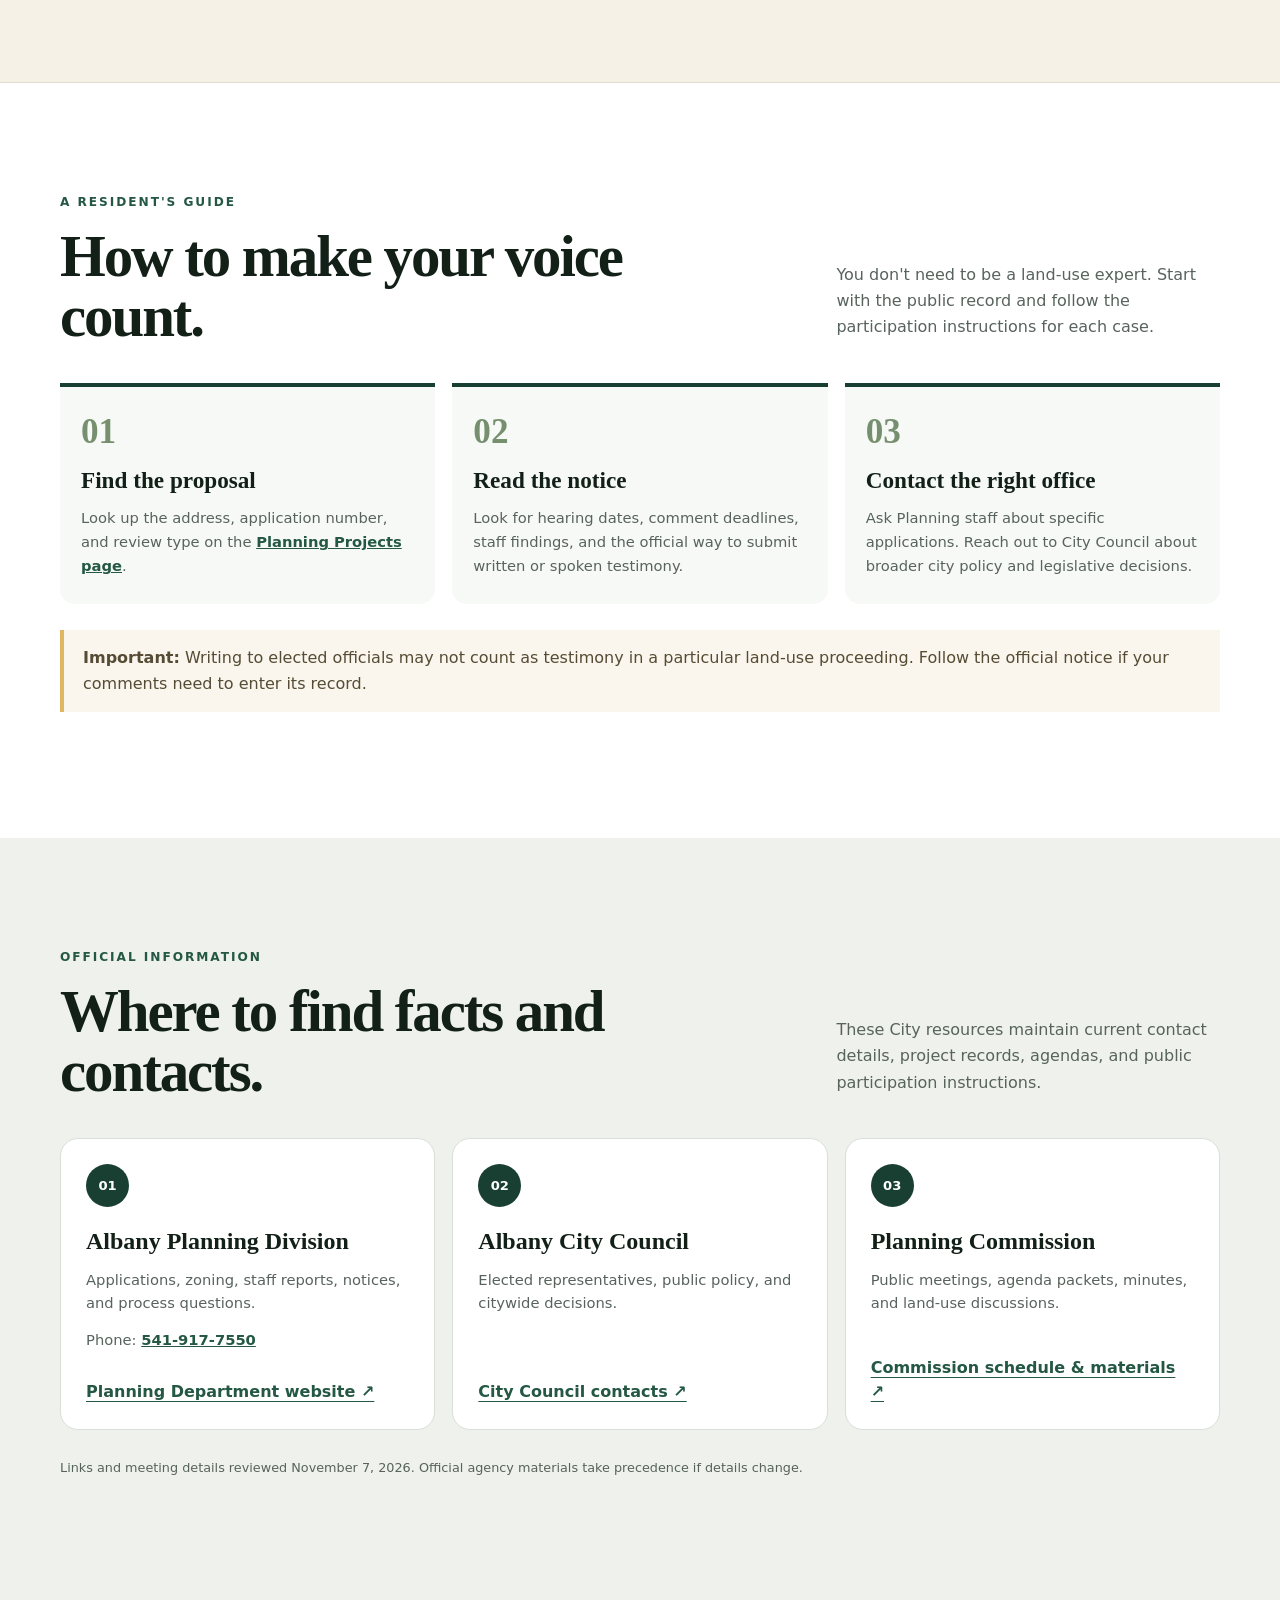
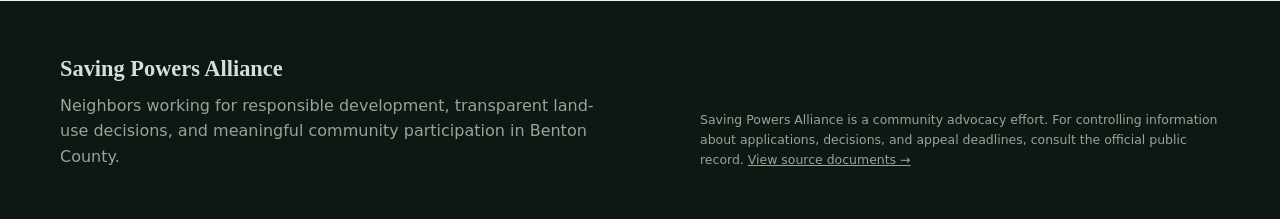
==== commit 838f4049: "Phase 3: Add Oregon-local meeting date rollover and planning editorial guide" ====
--- a/community.html
+++ b/community.html
@@ -134,5 +134,6 @@
   <span class="back-to-top-arrow" aria-hidden="true">↑</span><span>Top</span>
 </a>
 <script src="scripts/site.js" defer></script>
+<script src="scripts/planning-updates.js" defer></script>
 </body>
 </html>
